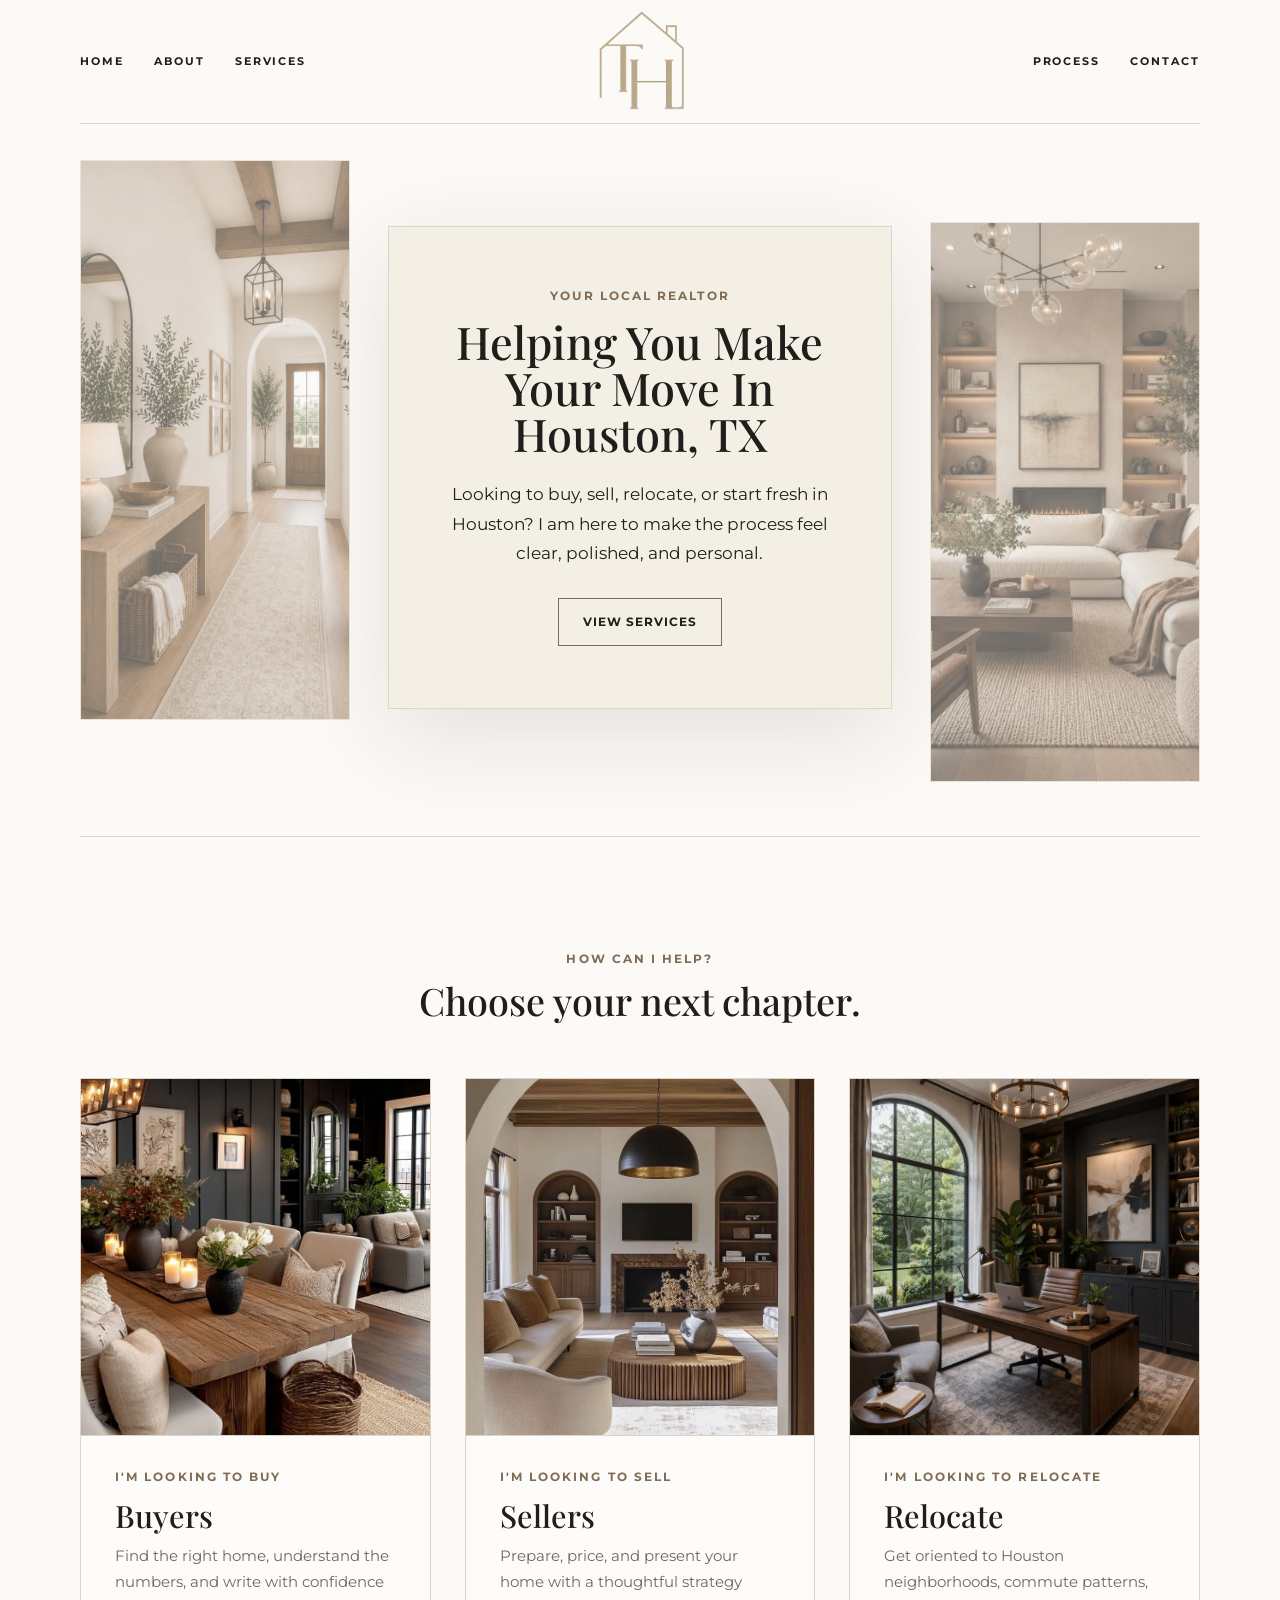
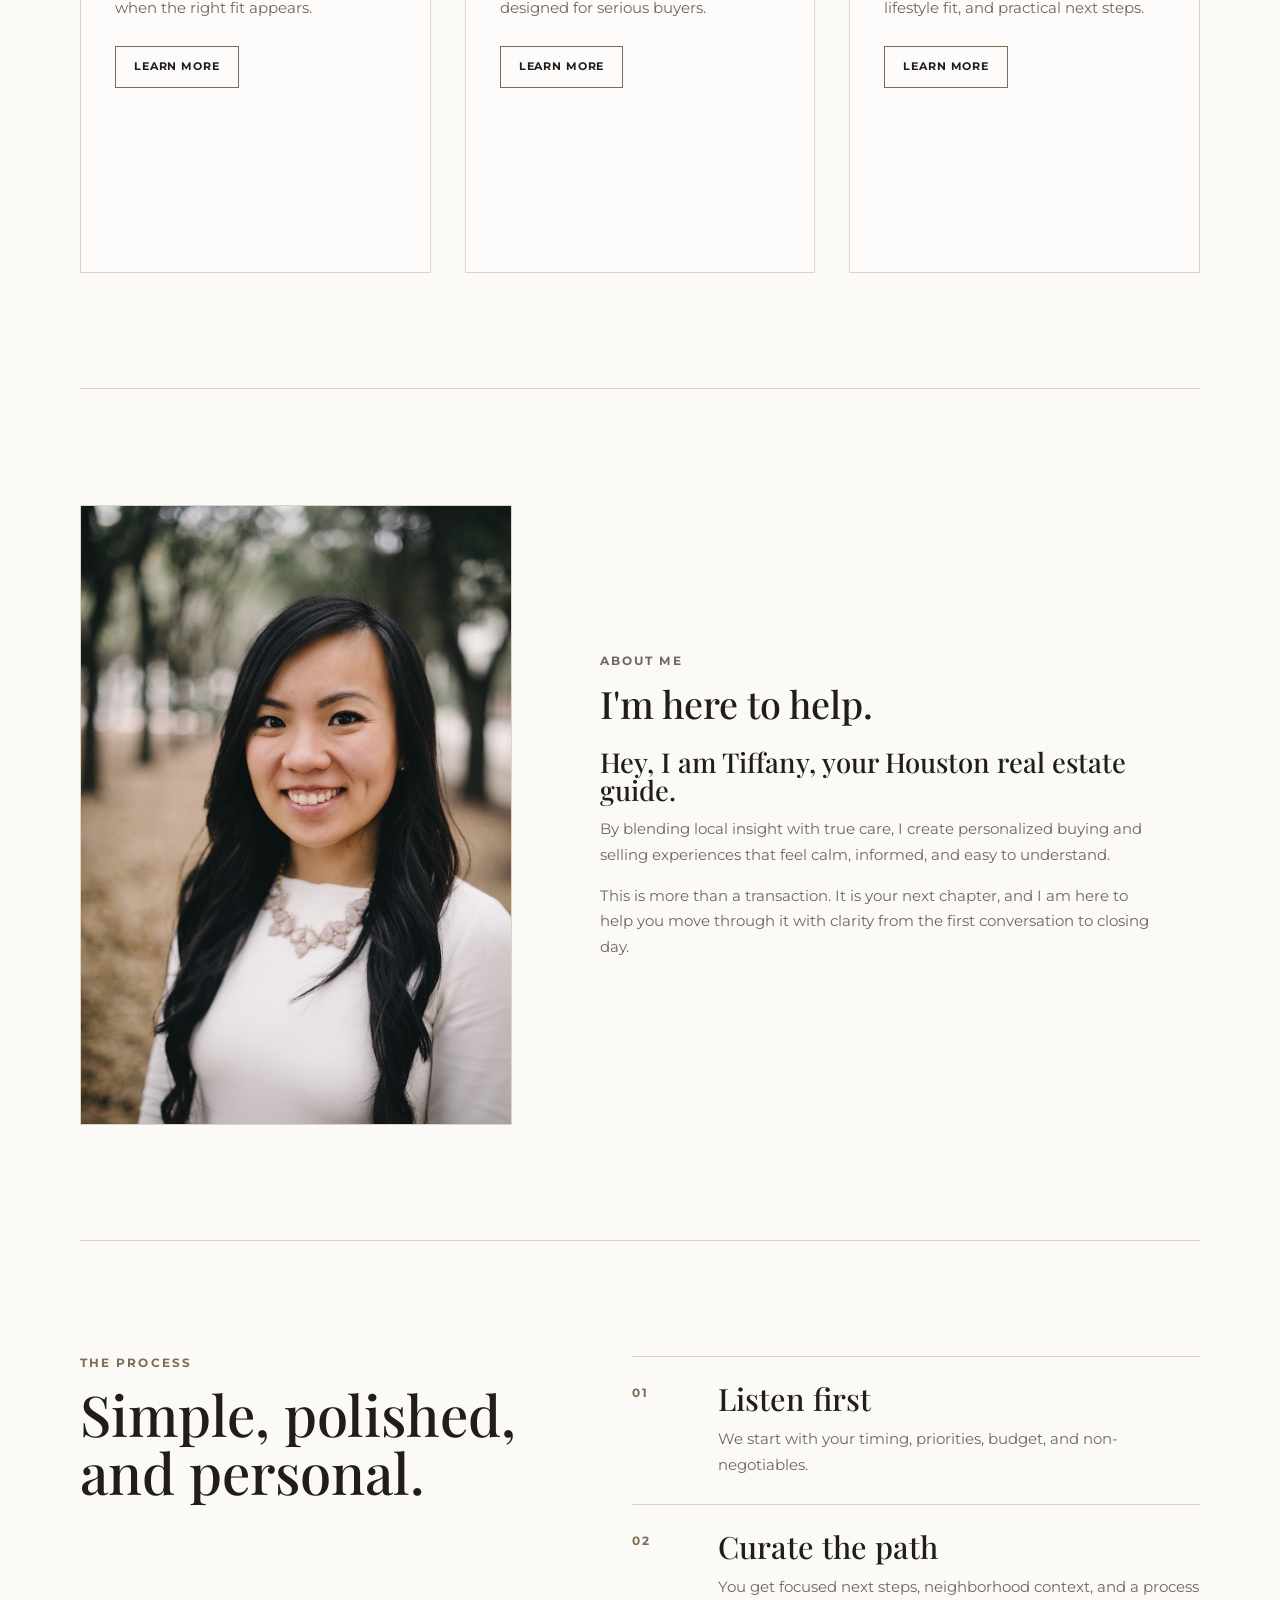
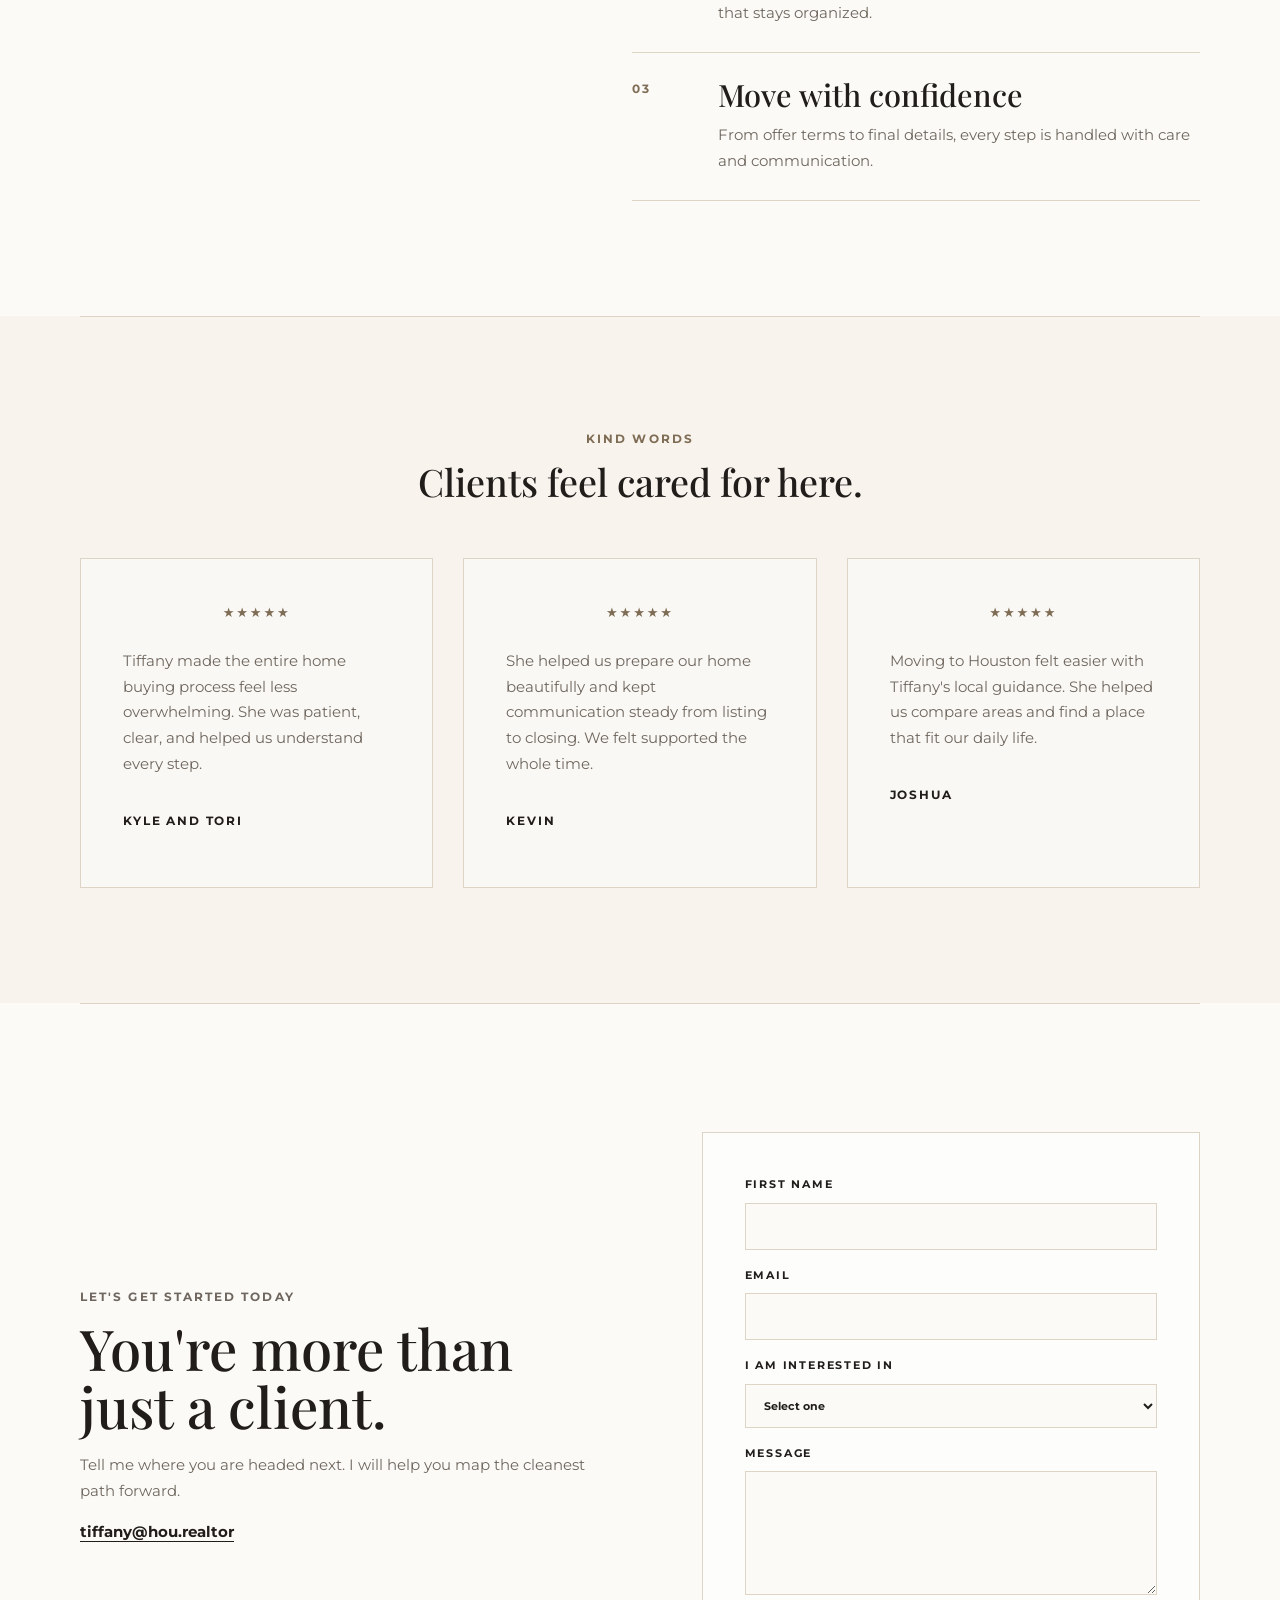
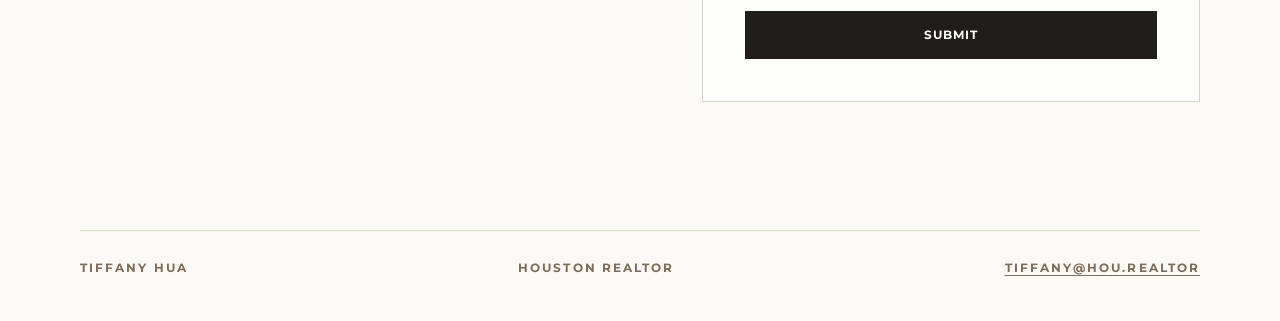
==== index.html @ b00a5bd8 "Update testimonial cards" ====
<!DOCTYPE html>
<html lang="en">
<head>
<meta charset="UTF-8">
<meta name="viewport" content="width=device-width, initial-scale=1.0">
<title>Tiffany Hua | Houston Realtor</title>
<meta name="description" content="Tiffany Hua is a Houston area realtor helping clients buy, sell, relocate, and make confident real estate decisions with a chic, minimal process.">
<link rel="canonical" href="https://hou.realtor/">
<link rel="preconnect" href="https://fonts.googleapis.com">
<link rel="preconnect" href="https://fonts.gstatic.com" crossorigin>
<link href="https://fonts.googleapis.com/css2?family=Montserrat:wght@400;500;600;700&family=Playfair+Display:wght@400;500;600&display=swap" rel="stylesheet">
<link rel="stylesheet" href="styles.css">
<script type="application/ld+json">
{
  "@context": "https://schema.org",
  "@type": "RealEstateAgent",
  "name": "Tiffany Hua",
  "url": "https://hou.realtor/",
  "email": "tiffany@hou.realtor",
  "areaServed": ["Houston, Texas", "Greater Houston", "Texas"],
  "description": "Houston area realtor for buyers, sellers, and relocation clients."
}
</script>
</head>
<body>
<header class="site-header" id="home">
  <nav class="nav nav-left" aria-label="Primary navigation">
    <a href="#home">Home</a>
    <a href="#about">About</a>
    <a href="#services">Services</a>
  </nav>
  <a class="brand" href="#home" aria-label="Tiffany Hua Houston Realtor home">
    <img src="assets/header-logo.png" alt="Tiffany Hua monogram">
  </a>
  <nav class="nav nav-right" aria-label="Secondary navigation">
    <a href="#process">Process</a>
    <a href="#contact">Contact</a>
  </nav>
</header>

<main>
  <section class="hero" aria-labelledby="hero-title">
    <figure class="hero-side hero-side-left">
      <img src="assets/home-entry.jpg" alt="Minimal Houston home entry">
    </figure>
    <div class="hero-card">
      <p class="eyebrow">Your Local Realtor</p>
      <h1 id="hero-title" class="hero-title">Helping You Make Your Move In Houston, TX</h1>
      <p>Looking to buy, sell, relocate, or start fresh in Houston? I am here to make the process feel clear, polished, and personal.</p>
      <a class="button outline" href="#services">View Services</a>
    </div>
    <figure class="hero-side hero-side-right">
      <img src="assets/home-living-room.jpg" alt="Warm Houston living room">
    </figure>
  </section>

  <section id="services" class="section pathways" aria-labelledby="services-title">
    <div class="section-heading centered">
      <p class="eyebrow">How can I help?</p>
      <h2 id="services-title" class="chapter-title">Choose your next chapter.</h2>
    </div>
    <div class="pathway-grid">
      <article class="pathway-card">
        <img src="assets/pathway-buy-flipped.jpg" alt="Bright interior inspiration for buyers">
        <div class="pathway-copy">
          <p class="eyebrow">I'm looking to buy</p>
          <h3>Buyers</h3>
          <p>Find the right home, understand the numbers, and write with confidence when the right fit appears.</p>
          <a class="button small" href="mailto:tiffany@hou.realtor?subject=Buyer%20Inquiry">Learn More</a>
        </div>
      </article>
      <article class="pathway-card">
        <img src="assets/pathway-sell-flipped.jpg" alt="Styled interior inspiration for sellers">
        <div class="pathway-copy">
          <p class="eyebrow">I'm looking to sell</p>
          <h3>Sellers</h3>
          <p>Prepare, price, and present your home with a thoughtful strategy designed for serious buyers.</p>
          <a class="button small" href="mailto:tiffany@hou.realtor?subject=Seller%20Inquiry">Learn More</a>
        </div>
      </article>
      <article class="pathway-card">
        <img src="assets/pathway-relocate.jpg" alt="Welcoming interior inspiration for relocation clients">
        <div class="pathway-copy">
          <p class="eyebrow">I'm looking to relocate</p>
          <h3>Relocate</h3>
          <p>Get oriented to Houston neighborhoods, commute patterns, lifestyle fit, and practical next steps.</p>
          <a class="button small" href="mailto:tiffany@hou.realtor?subject=Relocation%20Inquiry">Learn More</a>
        </div>
      </article>
    </div>
  </section>

  <section id="about" class="section about" aria-labelledby="about-title">
    <figure class="about-photo">
      <img src="assets/tiffany-hua-photo.jpg" alt="Tiffany Hua portrait">
    </figure>
    <div class="about-copy">
      <p class="eyebrow">About me</p>
      <h2 id="about-title" class="help-title">I'm here to help.</h2>
      <h3 class="about-subtitle">Hey, I am Tiffany, your Houston real estate guide.</h3>
      <p>By blending local insight with true care, I create personalized buying and selling experiences that feel calm, informed, and easy to understand.</p>
      <p>This is more than a transaction. It is your next chapter, and I am here to help you move through it with clarity from the first conversation to closing day.</p>
    </div>
  </section>

  <section id="process" class="section process" aria-labelledby="process-title">
    <div class="section-heading">
      <p class="eyebrow">The process</p>
      <h2 id="process-title">Simple, polished, and personal.</h2>
    </div>
    <div class="process-list">
      <article>
        <span>01</span>
        <h3>Listen first</h3>
        <p>We start with your timing, priorities, budget, and non-negotiables.</p>
      </article>
      <article>
        <span>02</span>
        <h3>Curate the path</h3>
        <p>You get focused next steps, neighborhood context, and a process that stays organized.</p>
      </article>
      <article>
        <span>03</span>
        <h3>Move with confidence</h3>
        <p>From offer terms to final details, every step is handled with care and communication.</p>
      </article>
    </div>
  </section>

  <section class="section testimonials" aria-labelledby="testimonials-title">
    <div class="section-heading centered">
      <p class="eyebrow">Kind words</p>
      <h2 id="testimonials-title" class="testimonial-title">Clients feel cared for here.</h2>
    </div>
    <div class="testimonial-grid">
      <article>
        <p class="stars" aria-label="5 out of 5 stars">★★★★★</p>
        <p>Tiffany made the entire home buying process feel less overwhelming. She was patient, clear, and helped us understand every step.</p>
        <span>Kyle and Tori</span>
      </article>
      <article>
        <p class="stars" aria-label="5 out of 5 stars">★★★★★</p>
        <p>She helped us prepare our home beautifully and kept communication steady from listing to closing. We felt supported the whole time.</p>
        <span>Kevin</span>
      </article>
      <article>
        <p class="stars" aria-label="5 out of 5 stars">★★★★★</p>
        <p>Moving to Houston felt easier with Tiffany's local guidance. She helped us compare areas and find a place that fit our daily life.</p>
        <span>Joshua</span>
      </article>
    </div>
  </section>

  <section id="contact" class="closing-cta" aria-labelledby="contact-title">
    <div class="cta-copy">
      <p class="eyebrow">Let's get started today</p>
      <h2 id="contact-title">You're more than just a client.</h2>
      <p>Tell me where you are headed next. I will help you map the cleanest path forward.</p>
      <a href="mailto:tiffany@hou.realtor">tiffany@hou.realtor</a>
    </div>
    <form class="contact-form" action="mailto:tiffany@hou.realtor" method="post" enctype="text/plain">
      <label>
        First Name
        <input type="text" name="first-name" autocomplete="given-name" required>
      </label>
      <label>
        Email
        <input type="email" name="email" autocomplete="email" required>
      </label>
      <label>
        I am interested in
        <select name="interest" required>
          <option value="">Select one</option>
          <option>Buying</option>
          <option>Selling</option>
          <option>Relocating</option>
          <option>Not sure yet</option>
        </select>
      </label>
      <label>
        Message
        <textarea name="message" rows="5" required></textarea>
      </label>
      <button class="button dark" type="submit">Submit</button>
    </form>
  </section>
</main>

<footer class="site-footer">
  <p>Tiffany Hua</p>
  <p>Houston Realtor</p>
  <p><a href="mailto:tiffany@hou.realtor">tiffany@hou.realtor</a></p>
</footer>
</body>
</html>
---- styles.css ----
:root {
  --paper: #fbfaf6;
  --cream: #f4eee5;
  --cream-soft: #f8f3ec;
  --ink: #201d1b;
  --muted: #6f675f;
  --taupe: #a89478;
  --taupe-dark: #7e6c55;
  --line: #ded4c6;
  --white: #ffffff;
  --shadow: 0 26px 90px rgba(54, 44, 34, 0.12);
  --font-serif: "Playfair Display", Georgia, "Times New Roman", serif;
  --font-sans: "Montserrat", ui-sans-serif, system-ui, -apple-system, BlinkMacSystemFont, "Segoe UI", sans-serif;
}

* {
  box-sizing: border-box;
}

html {
  scroll-behavior: smooth;
}

body {
  margin: 0;
  color: var(--ink);
  background: var(--paper);
  font-family: var(--font-sans);
  font-size: 15px;
  line-height: 1.72;
}

a {
  color: inherit;
  text-underline-offset: 0.25em;
}

img {
  max-width: 100%;
}

.site-header,
.hero,
.section,
.closing-cta,
.site-footer {
  width: min(1120px, calc(100% - 40px));
  margin: 0 auto;
}

.site-header {
  min-height: 104px;
  display: grid;
  grid-template-columns: 1fr auto 1fr;
  align-items: center;
  gap: 30px;
  border-bottom: 1px solid var(--line);
}

.brand {
  display: inline-flex;
  align-items: center;
  justify-content: center;
  text-decoration: none;
}

.brand img {
  width: clamp(90px, 10vw, 132px);
  height: auto;
  display: block;
}

.nav {
  display: flex;
  align-items: center;
  gap: clamp(16px, 2.4vw, 30px);
  color: var(--ink);
  font-size: 0.68rem;
  font-weight: 700;
  letter-spacing: 0.18em;
  text-transform: uppercase;
}

.nav-right {
  justify-content: flex-end;
}

.nav a {
  text-decoration: none;
}

.nav a:hover,
.site-footer a:hover {
  color: var(--taupe-dark);
}

.hero {
  min-height: min(690px, calc(100svh - 104px));
  display: grid;
  grid-template-columns: minmax(150px, 0.58fr) minmax(420px, 1.08fr) minmax(150px, 0.58fr);
  align-items: center;
  gap: clamp(18px, 3vw, 38px);
  padding: clamp(42px, 5vw, 70px) 0 clamp(58px, 7vw, 88px);
}

.hero-side {
  height: clamp(390px, 45vw, 560px);
  margin: 0;
  overflow: hidden;
  border: 1px solid var(--line);
  opacity: 0.58;
}

.hero-side-left {
  transform: translateY(-28px);
}

.hero-side-right {
  transform: translateY(34px);
}

.hero-side img,
.pathway-card img,
.about-photo img {
  width: 100%;
  height: 100%;
  display: block;
  object-fit: cover;
}

.hero-side-left img {
  object-position: center center;
}

.hero-side-right img {
  object-position: center center;
}

.hero-card {
  min-height: 400px;
  display: grid;
  align-content: center;
  justify-items: center;
  padding: clamp(34px, 5vw, 62px) clamp(30px, 4.5vw, 58px);
  border: 1px solid var(--line);
  background: rgba(244, 238, 229, 0.94);
  box-shadow: var(--shadow);
  text-align: center;
}

.eyebrow {
  margin: 0 0 14px;
  color: var(--taupe-dark);
  font-size: 0.72rem;
  font-weight: 700;
  letter-spacing: 0.18em;
  line-height: 1.35;
  text-transform: uppercase;
}

h1,
h2,
h3,
p {
  margin-top: 0;
}

h1,
h2,
h3 {
  color: var(--ink);
  font-family: var(--font-serif);
  font-weight: 500;
  letter-spacing: 0;
  line-height: 1.02;
}

h1 {
  max-width: 620px;
  margin-bottom: 22px;
  font-size: clamp(3.2rem, 5.25vw, 5.15rem);
}

.hero-title {
  max-width: 500px;
  font-size: clamp(2.15rem, 3.52vw, 3.45rem);
}

h2 {
  margin-bottom: 18px;
  font-size: clamp(2.35rem, 4.4vw, 4.6rem);
}

.chapter-title,
.help-title,
.testimonial-title {
  font-size: clamp(1.57rem, 2.95vw, 3.08rem);
}

h3 {
  margin-bottom: 12px;
  font-size: clamp(1.45rem, 2.4vw, 2rem);
}

.hero-card p:not(.eyebrow) {
  max-width: 540px;
  margin-bottom: 30px;
  color: var(--ink);
  font-size: clamp(0.98rem, 1.35vw, 1.1rem);
}

.button {
  min-height: 48px;
  display: inline-flex;
  align-items: center;
  justify-content: center;
  padding: 12px 24px;
  border: 1px solid var(--taupe-dark);
  color: var(--ink);
  background: transparent;
  font-family: var(--font-sans);
  font-size: 0.74rem;
  font-weight: 700;
  letter-spacing: 0.08em;
  text-decoration: none;
  text-transform: uppercase;
  transition: background 160ms ease, color 160ms ease, border-color 160ms ease;
}

.button:hover,
.button.dark {
  border-color: var(--ink);
  background: var(--ink);
  color: var(--white);
}

.button.dark:hover {
  background: var(--taupe-dark);
  border-color: var(--taupe-dark);
}

.button.small {
  min-height: 42px;
  padding: 10px 18px;
  font-size: 0.68rem;
}

.section {
  padding: clamp(70px, 9vw, 124px) 0;
  border-top: 1px solid var(--line);
}

.section-heading {
  max-width: 760px;
  margin-bottom: clamp(34px, 5vw, 58px);
}

.section-heading.centered {
  margin-left: auto;
  margin-right: auto;
  text-align: center;
}

.pathway-grid {
  display: grid;
  grid-template-columns: repeat(3, minmax(0, 1fr));
  gap: clamp(20px, 3vw, 34px);
}

.pathway-card {
  display: grid;
  grid-template-rows: minmax(260px, 0.82fr) 1fr;
  border: 1px solid var(--line);
  background: rgba(255, 255, 255, 0.52);
}

.pathway-card img {
  aspect-ratio: 4 / 5;
  border-bottom: 1px solid var(--line);
}

.pathway-copy {
  display: grid;
  align-content: start;
  padding: clamp(24px, 3vw, 34px);
}

.pathway-copy p:not(.eyebrow),
.about-copy p,
.process-list p,
.testimonial-grid article p:not(.stars),
.cta-copy p {
  color: var(--muted);
}

.pathway-copy .button {
  justify-self: start;
  margin-top: 10px;
}

.about {
  display: grid;
  grid-template-columns: minmax(260px, 0.72fr) minmax(0, 1fr);
  align-items: center;
  gap: clamp(34px, 7vw, 88px);
}

.about-photo {
  height: min(72vw, 620px);
  min-height: 460px;
  margin: 0;
  overflow: hidden;
  border: 1px solid var(--line);
  background: var(--cream);
}

.about-photo img {
  object-position: center top;
  filter: saturate(0.92) contrast(0.98) brightness(1.04);
}

.about-copy {
  max-width: 620px;
}

.about-copy h2 {
  margin-bottom: 26px;
}

.about-copy h3 {
  font-size: clamp(2rem, 3.2vw, 3.35rem);
}

.about-copy .about-subtitle {
  font-size: clamp(1.34rem, 2.14vw, 2.24rem);
}

.about-copy p {
  max-width: 560px;
}

.process {
  display: grid;
  grid-template-columns: minmax(0, 0.82fr) minmax(0, 1fr);
  gap: clamp(32px, 7vw, 86px);
}

.process-list {
  border-top: 1px solid var(--line);
}

.process-list article {
  display: grid;
  grid-template-columns: 64px 1fr;
  column-gap: 22px;
  padding: 26px 0;
  border-bottom: 1px solid var(--line);
}

.process-list span {
  color: var(--taupe-dark);
  font-size: 0.74rem;
  font-weight: 700;
  letter-spacing: 0.18em;
}

.process-list h3,
.process-list p {
  grid-column: 2;
}

.process-list p {
  margin-bottom: 0;
}

.testimonials {
  background: var(--cream-soft);
  box-shadow: 50vw 0 0 var(--cream-soft), -50vw 0 0 var(--cream-soft);
}

.testimonial-grid {
  display: grid;
  grid-template-columns: repeat(3, minmax(0, 1fr));
  gap: clamp(20px, 3vw, 30px);
}

.testimonial-grid article {
  min-height: 330px;
  display: grid;
  align-content: start;
  padding: clamp(28px, 4vw, 42px);
  border: 1px solid var(--line);
  background: rgba(251, 250, 246, 0.86);
}

.stars {
  margin-bottom: 24px;
  color: var(--taupe-dark);
  font-size: 0.82rem;
  letter-spacing: 0.14em;
  text-align: center;
}

.testimonial-grid article span {
  margin-top: 20px;
  color: var(--ink);
  font-size: 0.72rem;
  font-weight: 700;
  letter-spacing: 0.16em;
  text-transform: uppercase;
}

.closing-cta {
  display: grid;
  grid-template-columns: minmax(0, 0.86fr) minmax(320px, 0.8fr);
  gap: clamp(34px, 7vw, 86px);
  padding: clamp(74px, 10vw, 130px) 0;
  border-top: 1px solid var(--line);
}

.cta-copy {
  align-self: center;
}

.cta-copy h2,
.cta-copy p {
  max-width: 680px;
}

.cta-copy a {
  color: var(--ink);
  font-weight: 700;
}

.contact-form {
  display: grid;
  gap: 16px;
  padding: clamp(26px, 4vw, 42px);
  border: 1px solid var(--line);
  background: rgba(255, 255, 255, 0.48);
}

.contact-form label {
  display: grid;
  gap: 8px;
  color: var(--ink);
  font-size: 0.7rem;
  font-weight: 700;
  letter-spacing: 0.16em;
  text-transform: uppercase;
}

.contact-form input,
.contact-form select,
.contact-form textarea {
  width: 100%;
  border: 1px solid var(--line);
  border-radius: 0;
  background: rgba(251, 250, 246, 0.86);
  color: var(--ink);
  font: inherit;
  letter-spacing: 0;
  padding: 13px 14px;
  text-transform: none;
}

.contact-form textarea {
  resize: vertical;
}

.site-footer {
  display: flex;
  justify-content: space-between;
  gap: 20px;
  padding: 30px 0 44px;
  border-top: 1px solid var(--line);
  color: var(--taupe-dark);
  font-size: 0.72rem;
  font-weight: 700;
  letter-spacing: 0.18em;
  line-height: 1.35;
  text-transform: uppercase;
}

.site-footer p {
  margin: 0;
}

@media (max-width: 960px) {
  .site-header {
    min-height: auto;
    display: flex;
    align-items: flex-start;
    flex-direction: column;
    padding: 18px 0;
  }

  .brand {
    order: -1;
  }

  .brand img {
    width: clamp(86px, 28vw, 118px);
  }

  .nav {
    width: 100%;
    flex-wrap: wrap;
    gap: 16px;
  }

  .nav-right {
    justify-content: flex-start;
  }

  .hero {
    min-height: auto;
    grid-template-columns: 1fr;
    gap: 18px;
    padding-top: 38px;
  }

  .hero-card {
    order: 1;
    min-height: auto;
  }

  .hero-side {
    height: auto;
    min-height: 260px;
    opacity: 0.76;
    transform: none;
  }

  .hero-side-left {
    order: 2;
  }

  .hero-side-right {
    order: 3;
  }

  .pathway-grid,
  .testimonial-grid,
  .about,
  .process,
  .closing-cta {
    grid-template-columns: 1fr;
  }

  .about-photo {
    height: auto;
    min-height: 0;
  }

  .about-photo img {
    aspect-ratio: 4 / 5;
  }
}

@media (max-width: 560px) {
  .site-header,
  .hero,
  .section,
  .closing-cta,
  .site-footer {
    width: min(100% - 28px, 1120px);
  }

  body {
    font-size: 14px;
  }

  .nav {
    font-size: 0.64rem;
    letter-spacing: 0.14em;
  }

  h1 {
    font-size: clamp(2.8rem, 14vw, 4.2rem);
  }

  .hero-title {
    font-size: clamp(1.88rem, 9.38vw, 2.81rem);
  }

  h2 {
    font-size: clamp(2rem, 11vw, 3.2rem);
  }

  .chapter-title,
  .help-title,
  .testimonial-title {
    font-size: clamp(1.34rem, 7.37vw, 2.14rem);
  }

  .about-copy .about-subtitle {
    font-size: clamp(1.34rem, 7.15vw, 2.14rem);
  }

  .hero-card {
    padding: 32px 24px;
  }

  .button {
    width: 100%;
  }

  .pathway-card {
    grid-template-rows: auto 1fr;
  }

  .process-list article {
    grid-template-columns: 44px 1fr;
    column-gap: 16px;
  }

  .site-footer {
    flex-direction: column;
  }
}
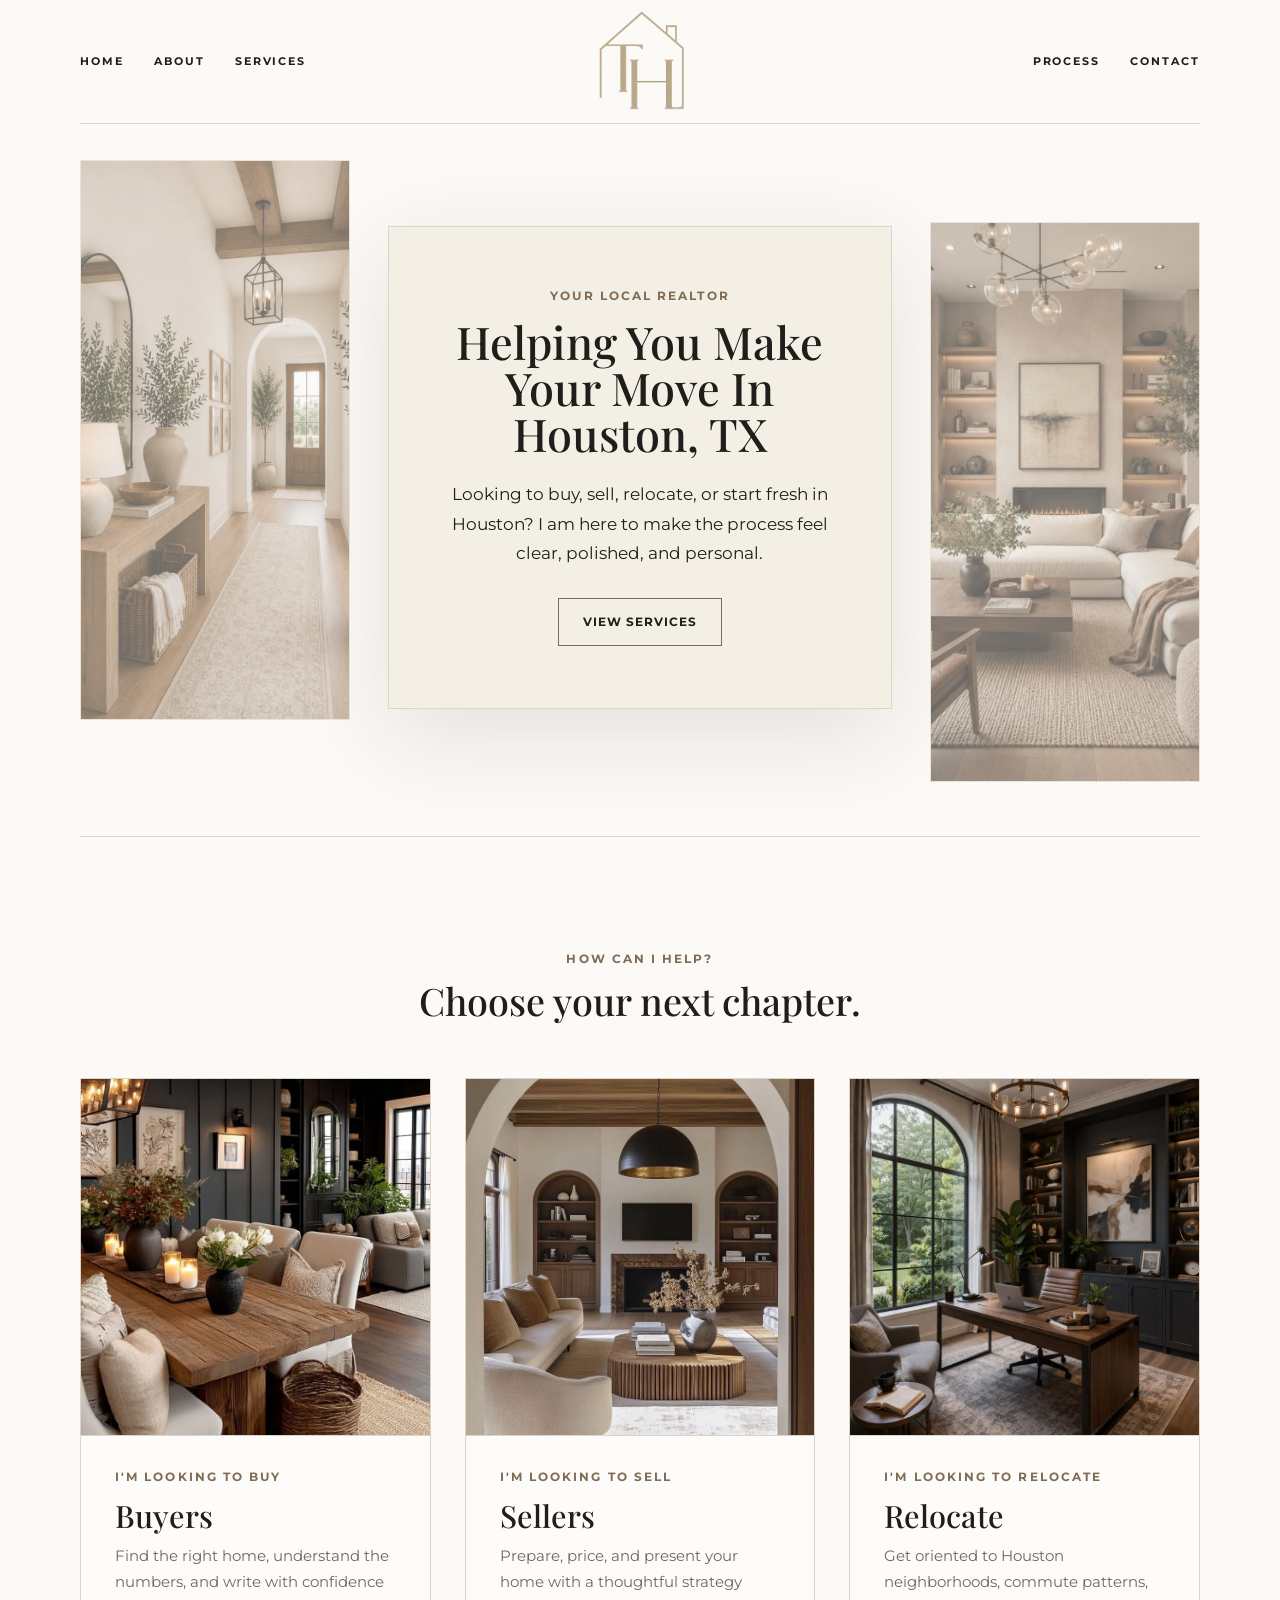
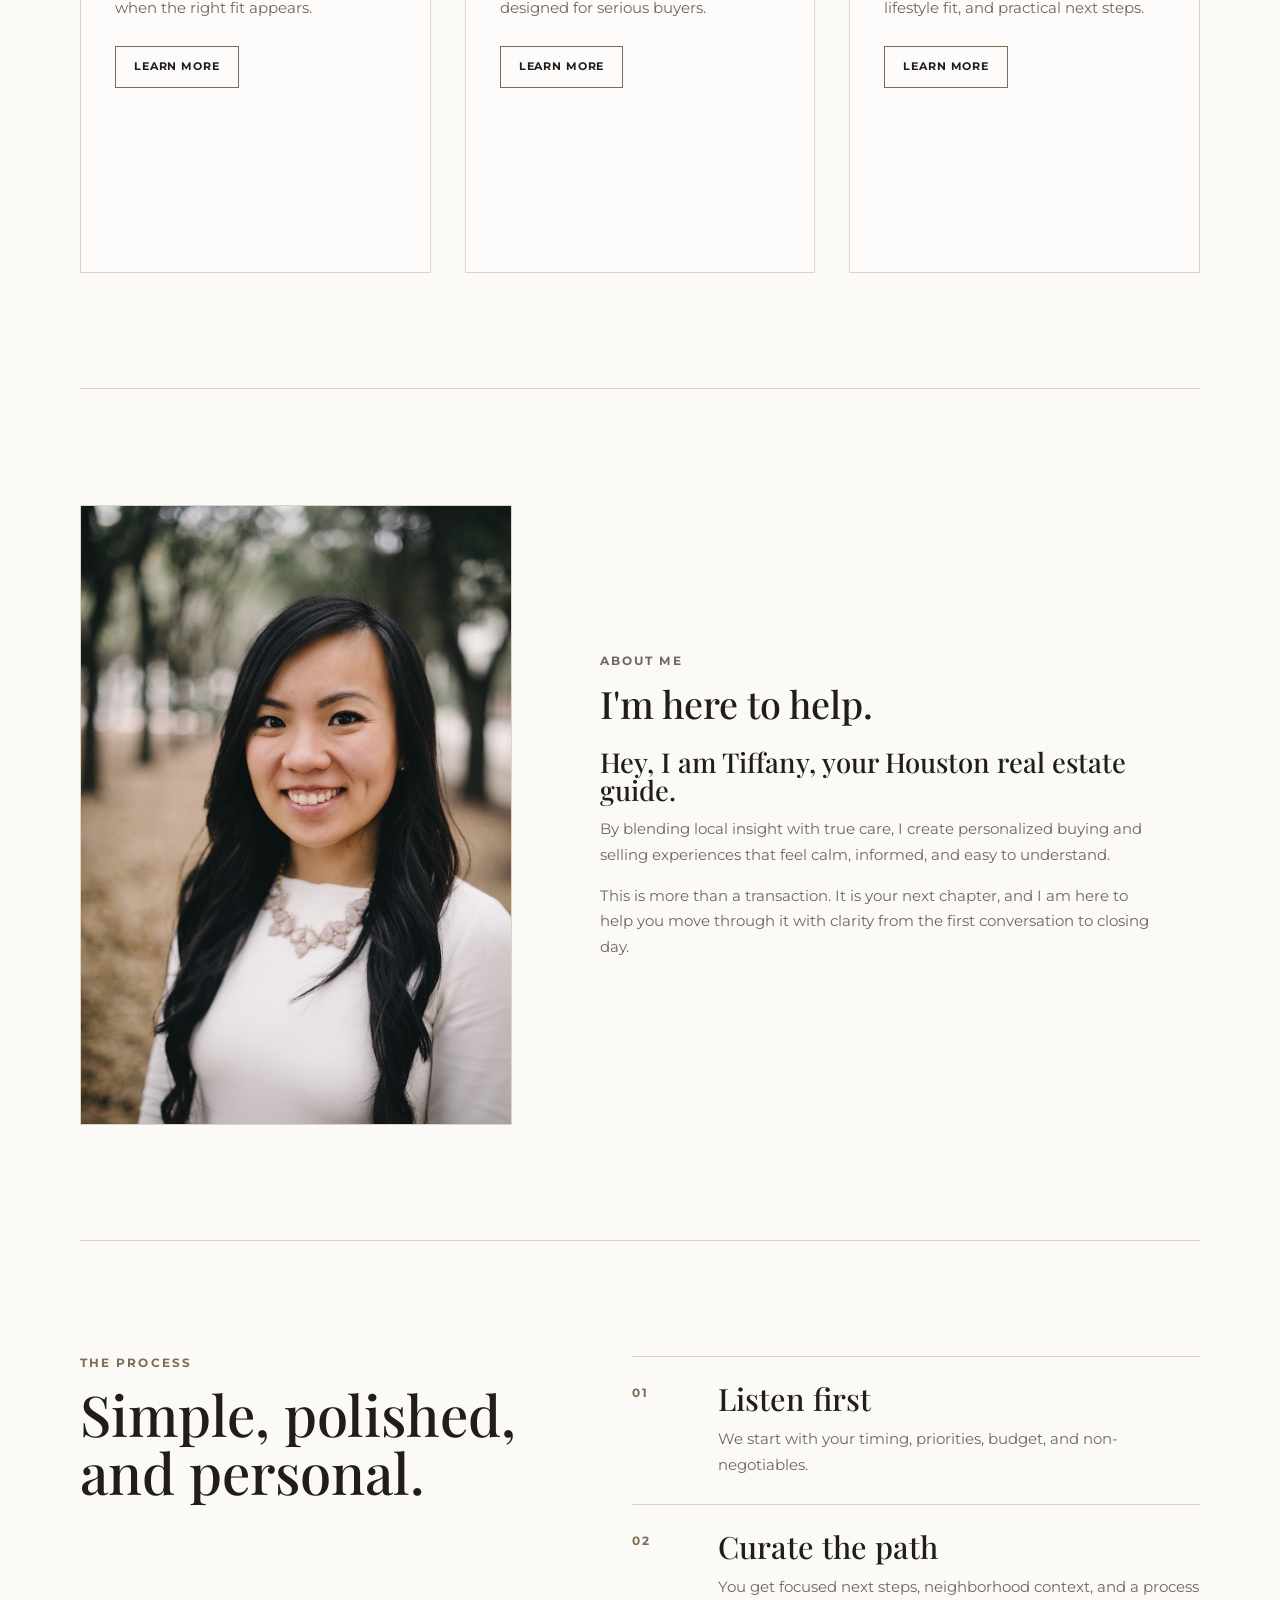
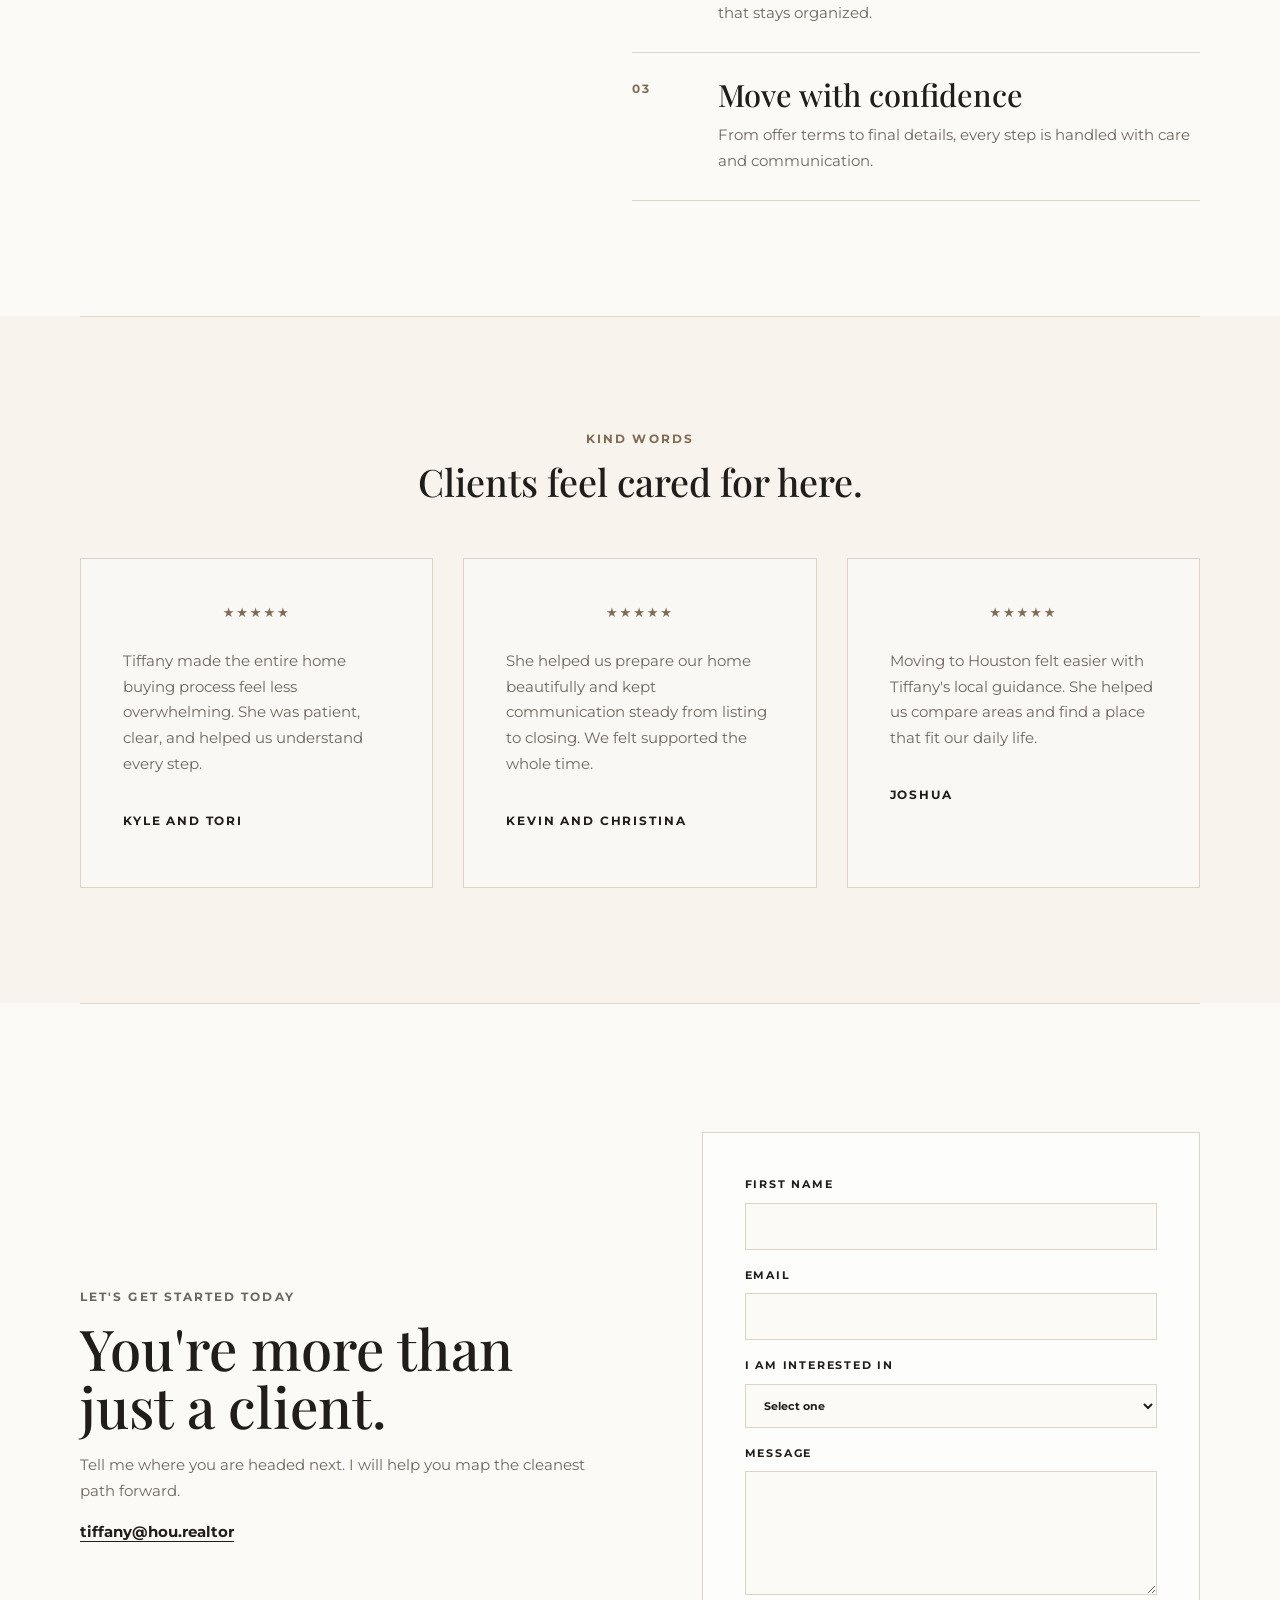
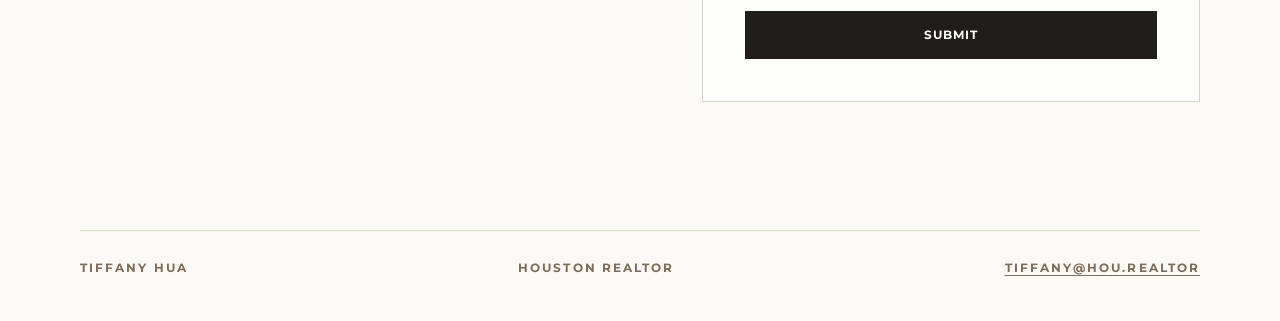
==== commit e1e80e89: "Update testimonial reviewer name" ====
--- a/index.html
+++ b/index.html
@@ -141,7 +141,7 @@
       <article>
         <p class="stars" aria-label="5 out of 5 stars">★★★★★</p>
         <p>She helped us prepare our home beautifully and kept communication steady from listing to closing. We felt supported the whole time.</p>
-        <span>Kevin</span>
+        <span>Kevin and Christina</span>
       </article>
       <article>
         <p class="stars" aria-label="5 out of 5 stars">★★★★★</p>
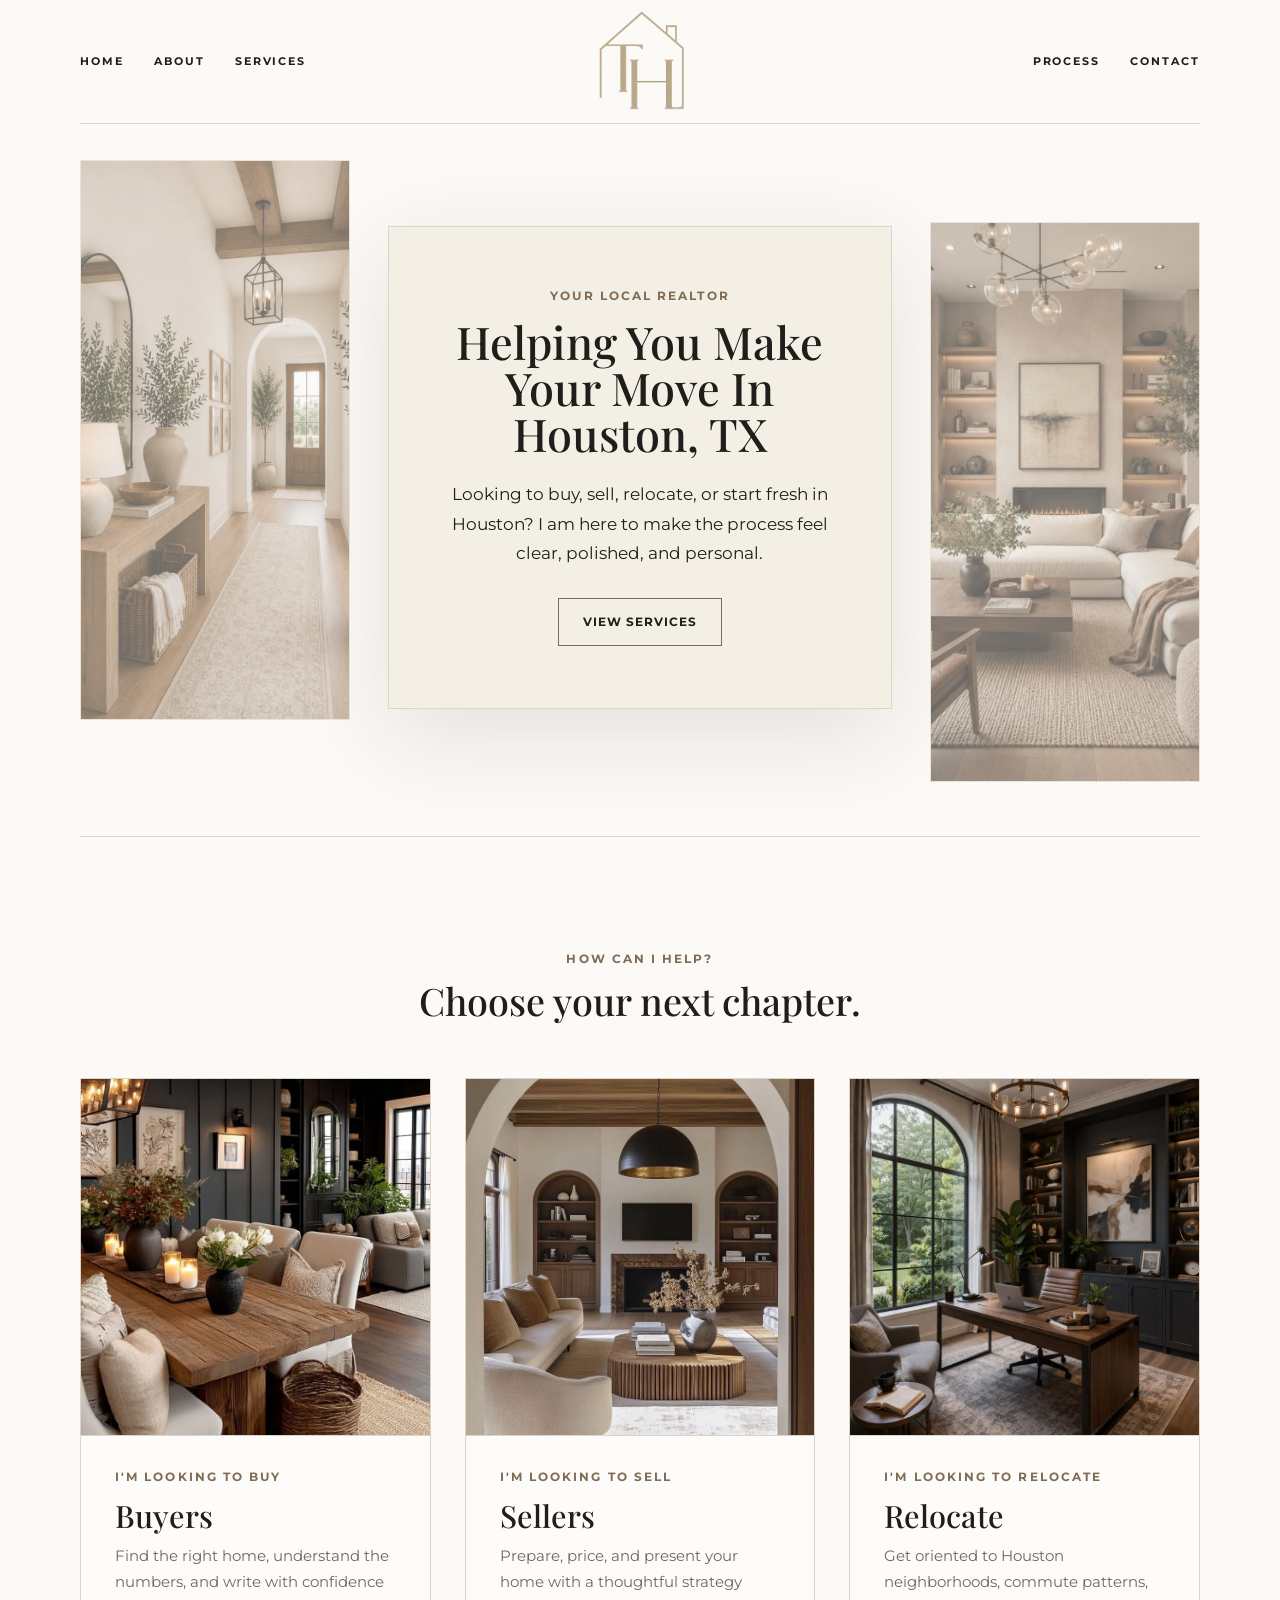
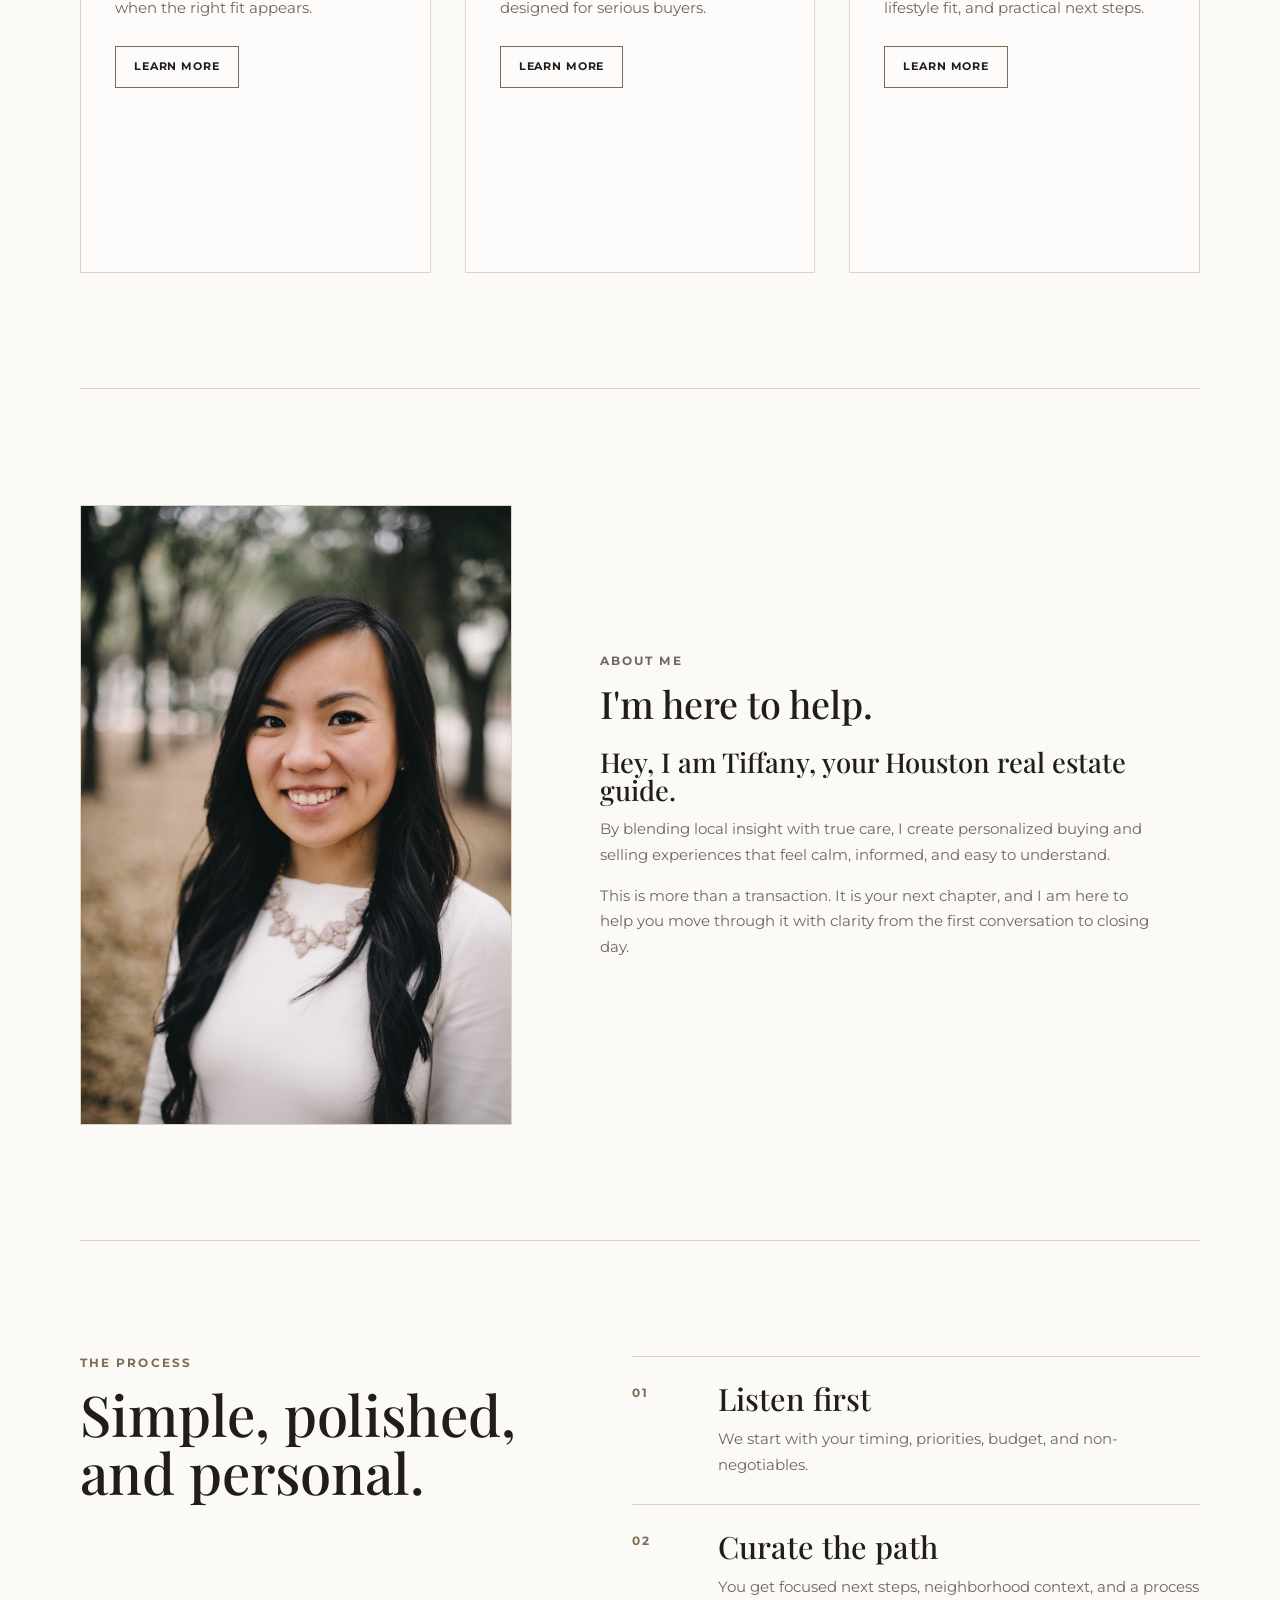
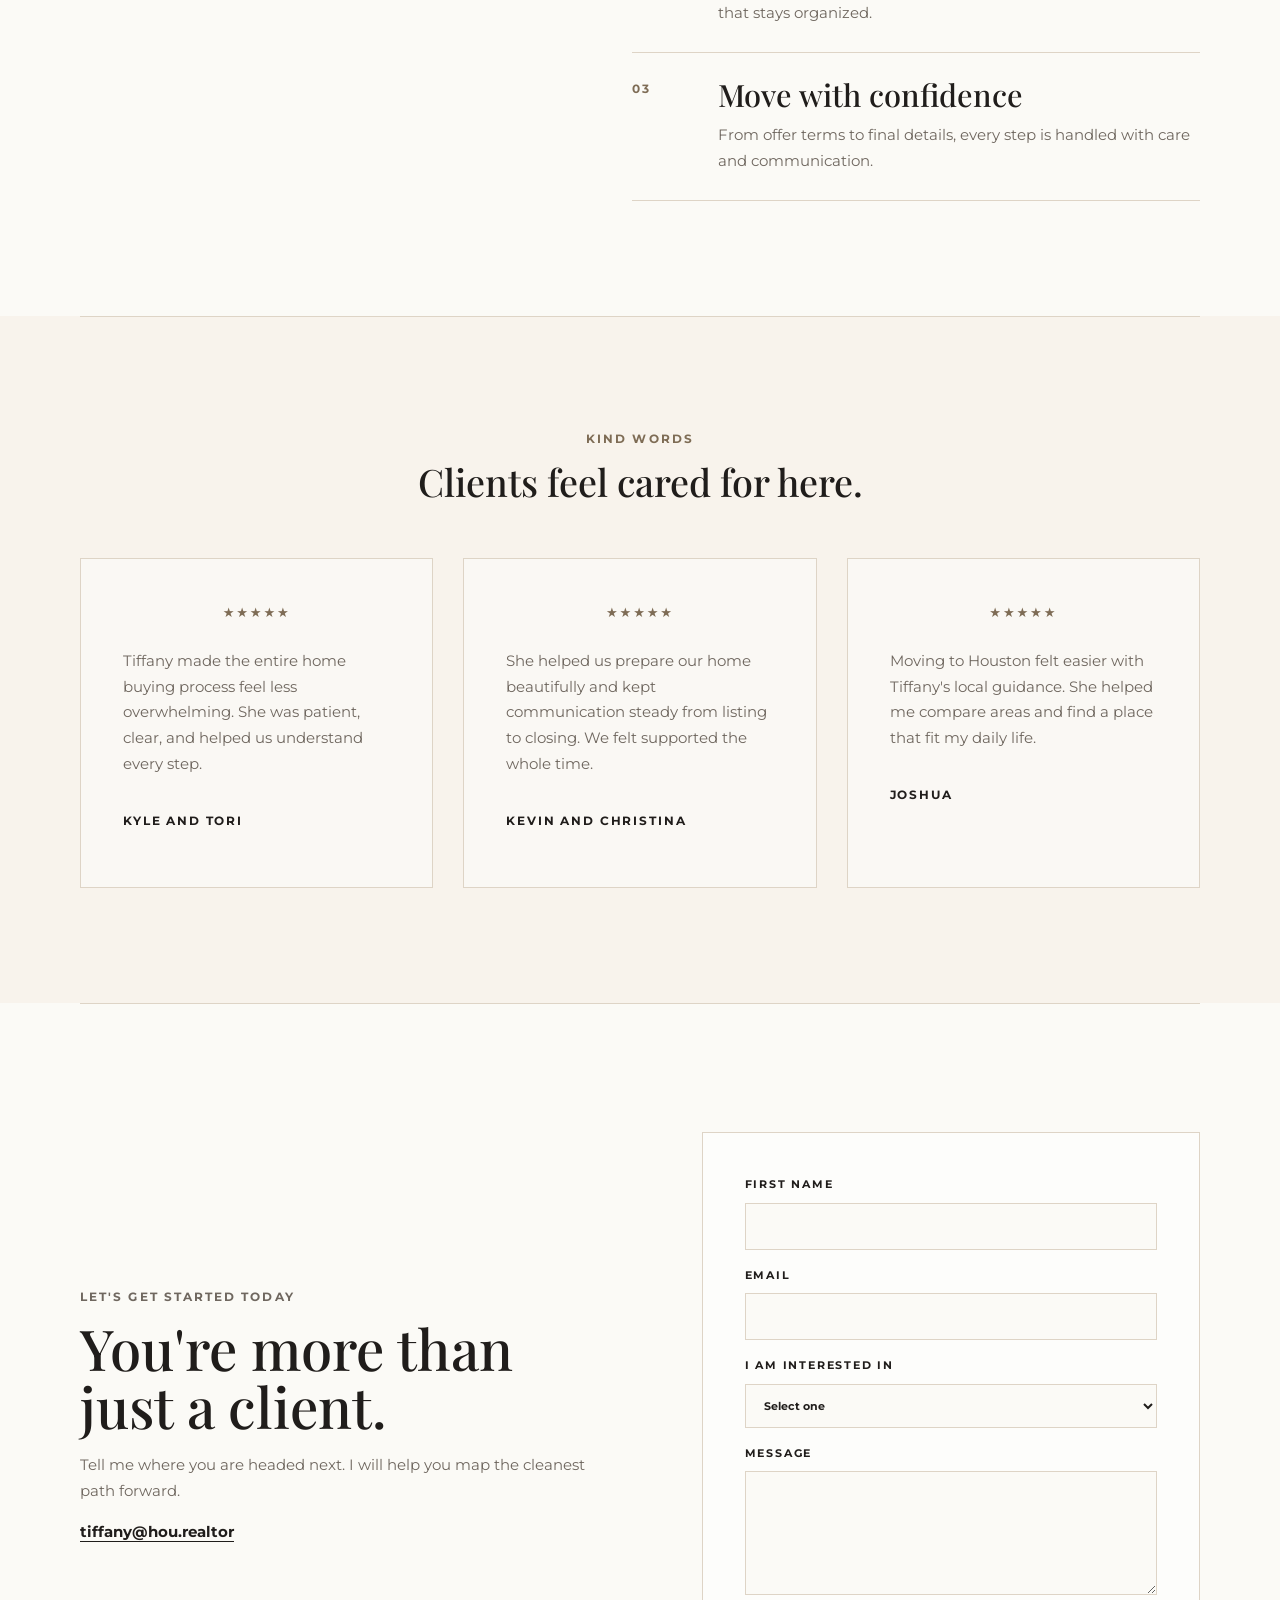
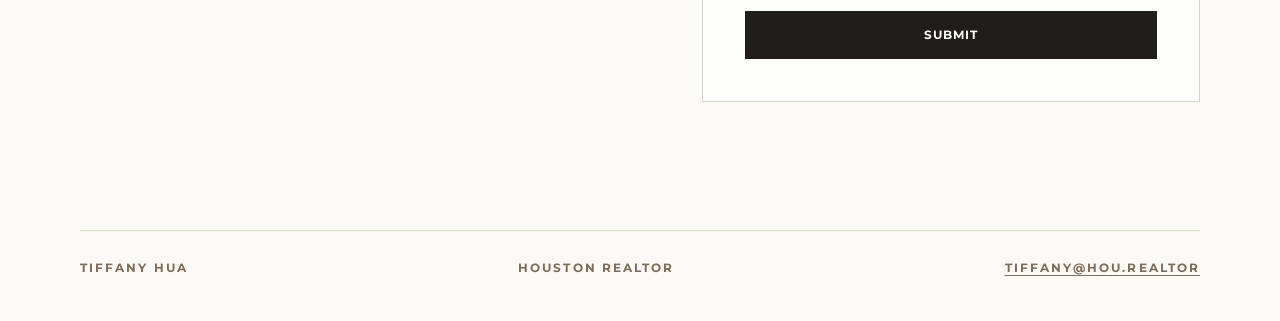
==== commit 6160c822: "Improve mobile layout and testimonial copy" ====
--- a/index.html
+++ b/index.html
@@ -145,7 +145,7 @@
       </article>
       <article>
         <p class="stars" aria-label="5 out of 5 stars">★★★★★</p>
-        <p>Moving to Houston felt easier with Tiffany's local guidance. She helped us compare areas and find a place that fit our daily life.</p>
+        <p>Moving to Houston felt easier with Tiffany's local guidance. She helped me compare areas and find a place that fit my daily life.</p>
         <span>Joshua</span>
       </article>
     </div>
--- a/styles.css
+++ b/styles.css
@@ -28,6 +28,7 @@
   font-family: var(--font-sans);
   font-size: 15px;
   line-height: 1.72;
+  overflow-x: hidden;
 }
 
 a {
@@ -484,13 +485,14 @@
 
 .site-footer p {
   margin: 0;
+  overflow-wrap: anywhere;
 }
 
 @media (max-width: 960px) {
   .site-header {
     min-height: auto;
     display: flex;
-    align-items: flex-start;
+    align-items: center;
     flex-direction: column;
     padding: 18px 0;
   }
@@ -506,11 +508,12 @@
   .nav {
     width: 100%;
     flex-wrap: wrap;
+    justify-content: center;
     gap: 16px;
   }
 
   .nav-right {
-    justify-content: flex-start;
+    justify-content: center;
   }
 
   .hero {
@@ -528,6 +531,7 @@
   .hero-side {
     height: auto;
     min-height: 260px;
+    aspect-ratio: 4 / 3;
     opacity: 0.76;
     transform: none;
   }
@@ -555,6 +559,10 @@
 
   .about-photo img {
     aspect-ratio: 4 / 5;
+  }
+
+  .testimonial-grid article {
+    min-height: auto;
   }
 }
 
@@ -569,11 +577,13 @@
 
   body {
     font-size: 14px;
+    line-height: 1.65;
   }
 
   .nav {
     font-size: 0.64rem;
     letter-spacing: 0.14em;
+    row-gap: 12px;
   }
 
   h1 {
@@ -602,6 +612,26 @@
     padding: 32px 24px;
   }
 
+  .hero {
+    padding-top: 26px;
+    padding-bottom: 56px;
+  }
+
+  .hero-side {
+    min-height: 0;
+    aspect-ratio: 4 / 5;
+  }
+
+  .section {
+    padding: 56px 0;
+  }
+
+  .pathway-copy,
+  .testimonial-grid article,
+  .contact-form {
+    padding: 24px;
+  }
+
   .button {
     width: 100%;
   }
@@ -613,9 +643,13 @@
   .process-list article {
     grid-template-columns: 44px 1fr;
     column-gap: 16px;
+    padding: 22px 0;
   }
 
   .site-footer {
     flex-direction: column;
-  }
-}
+    gap: 10px;
+    font-size: 0.66rem;
+    letter-spacing: 0.12em;
+  }
+}
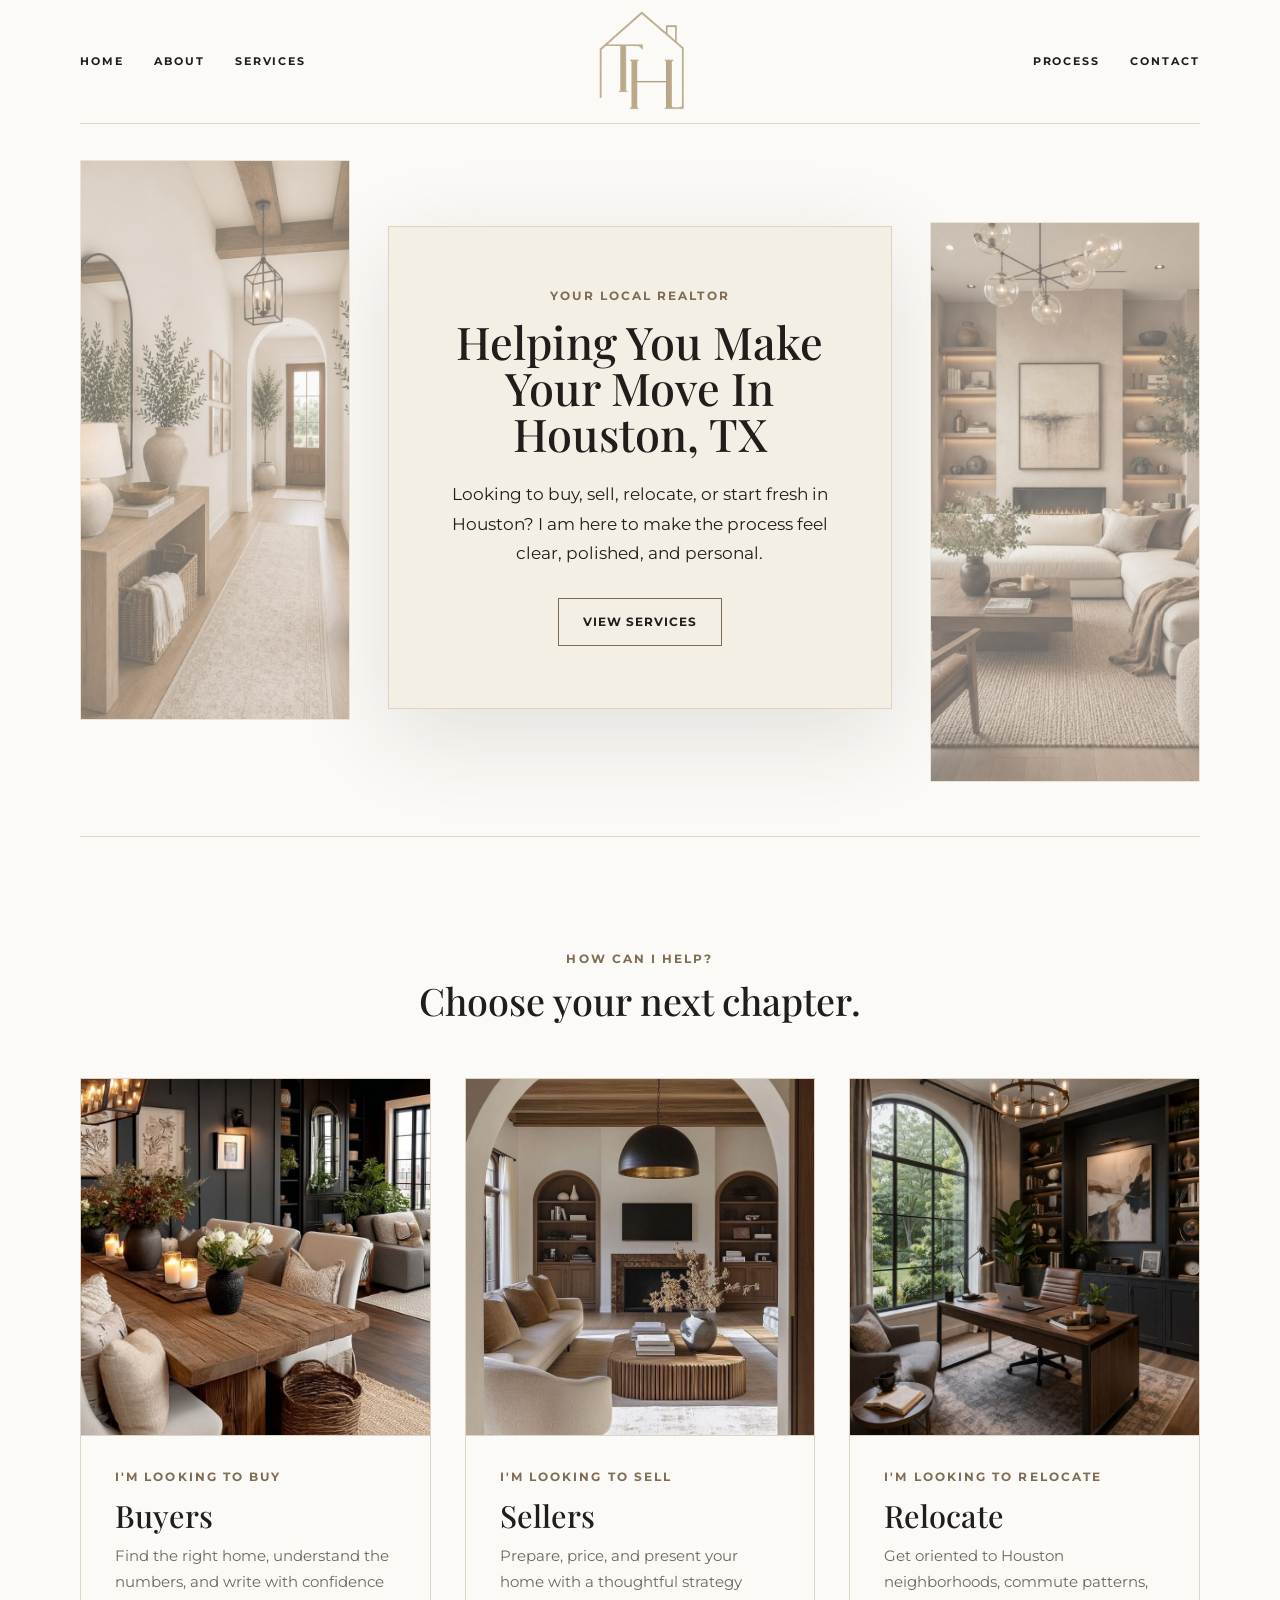
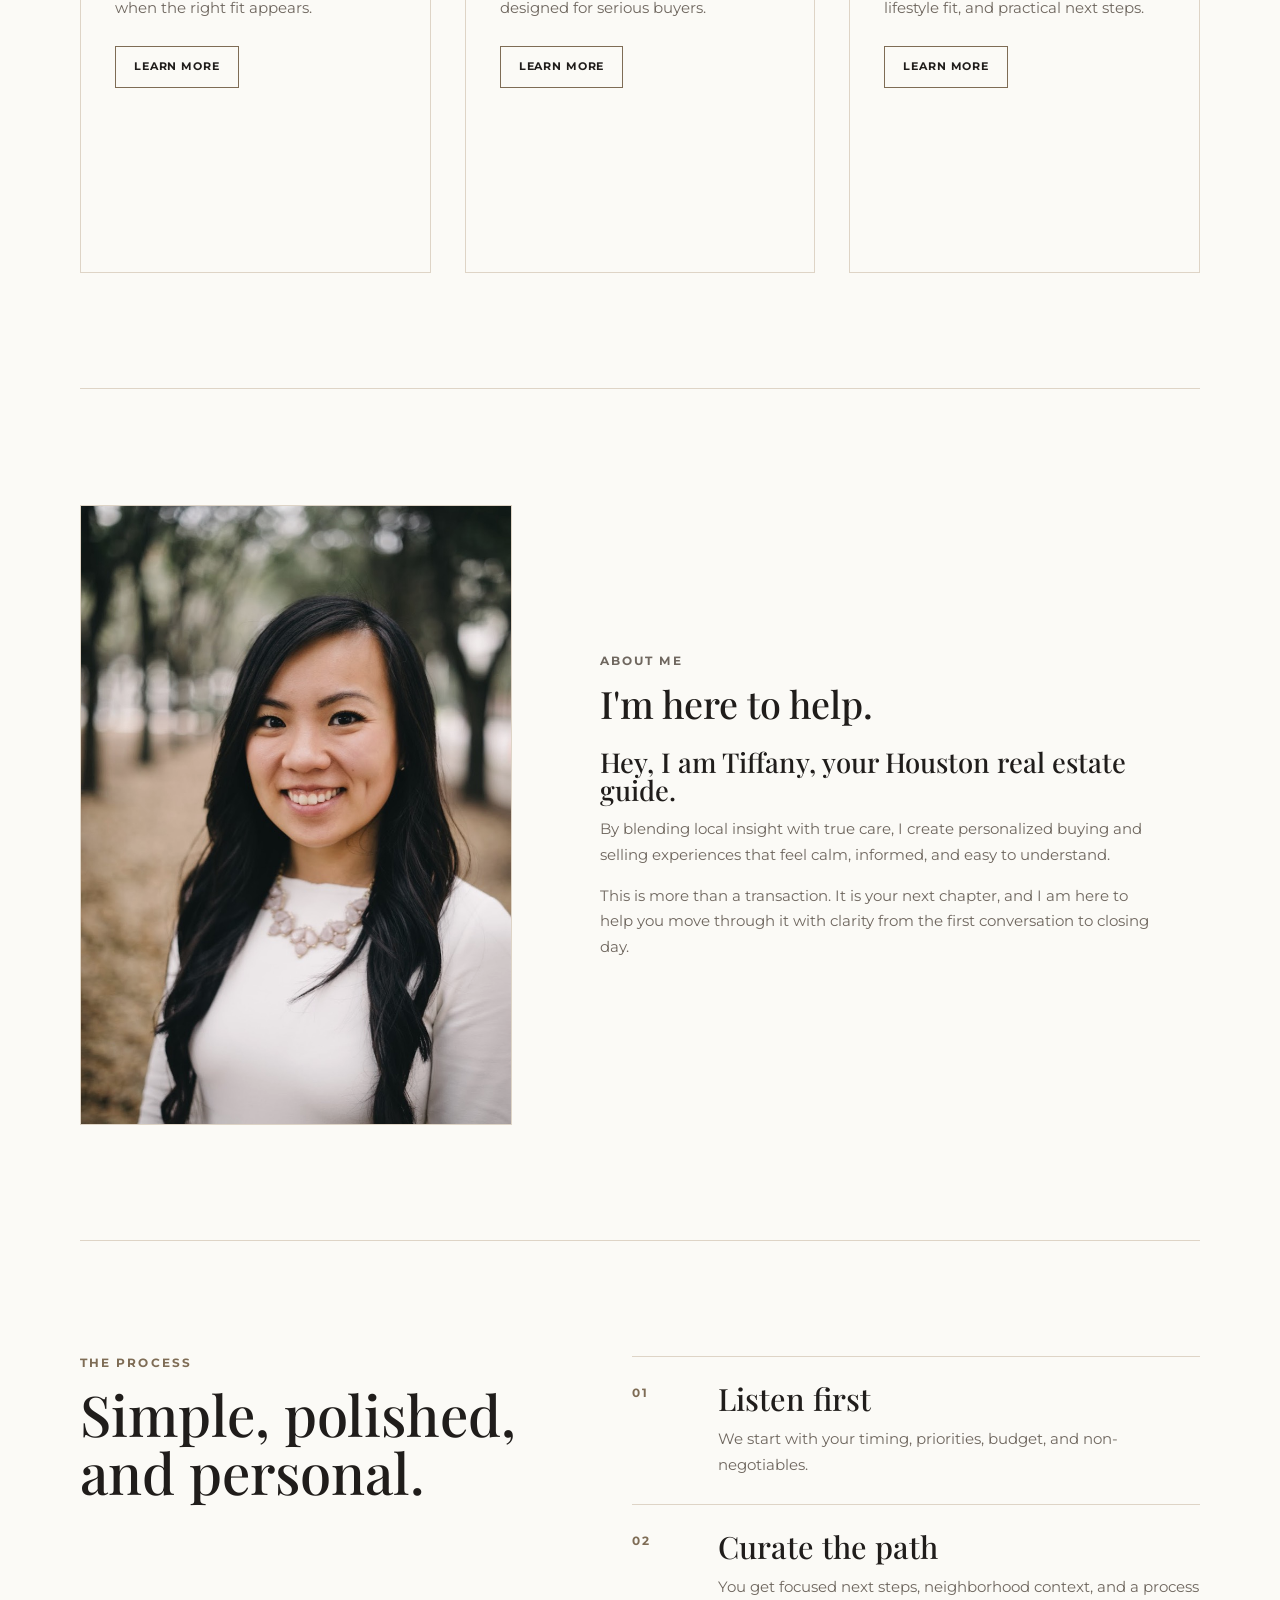
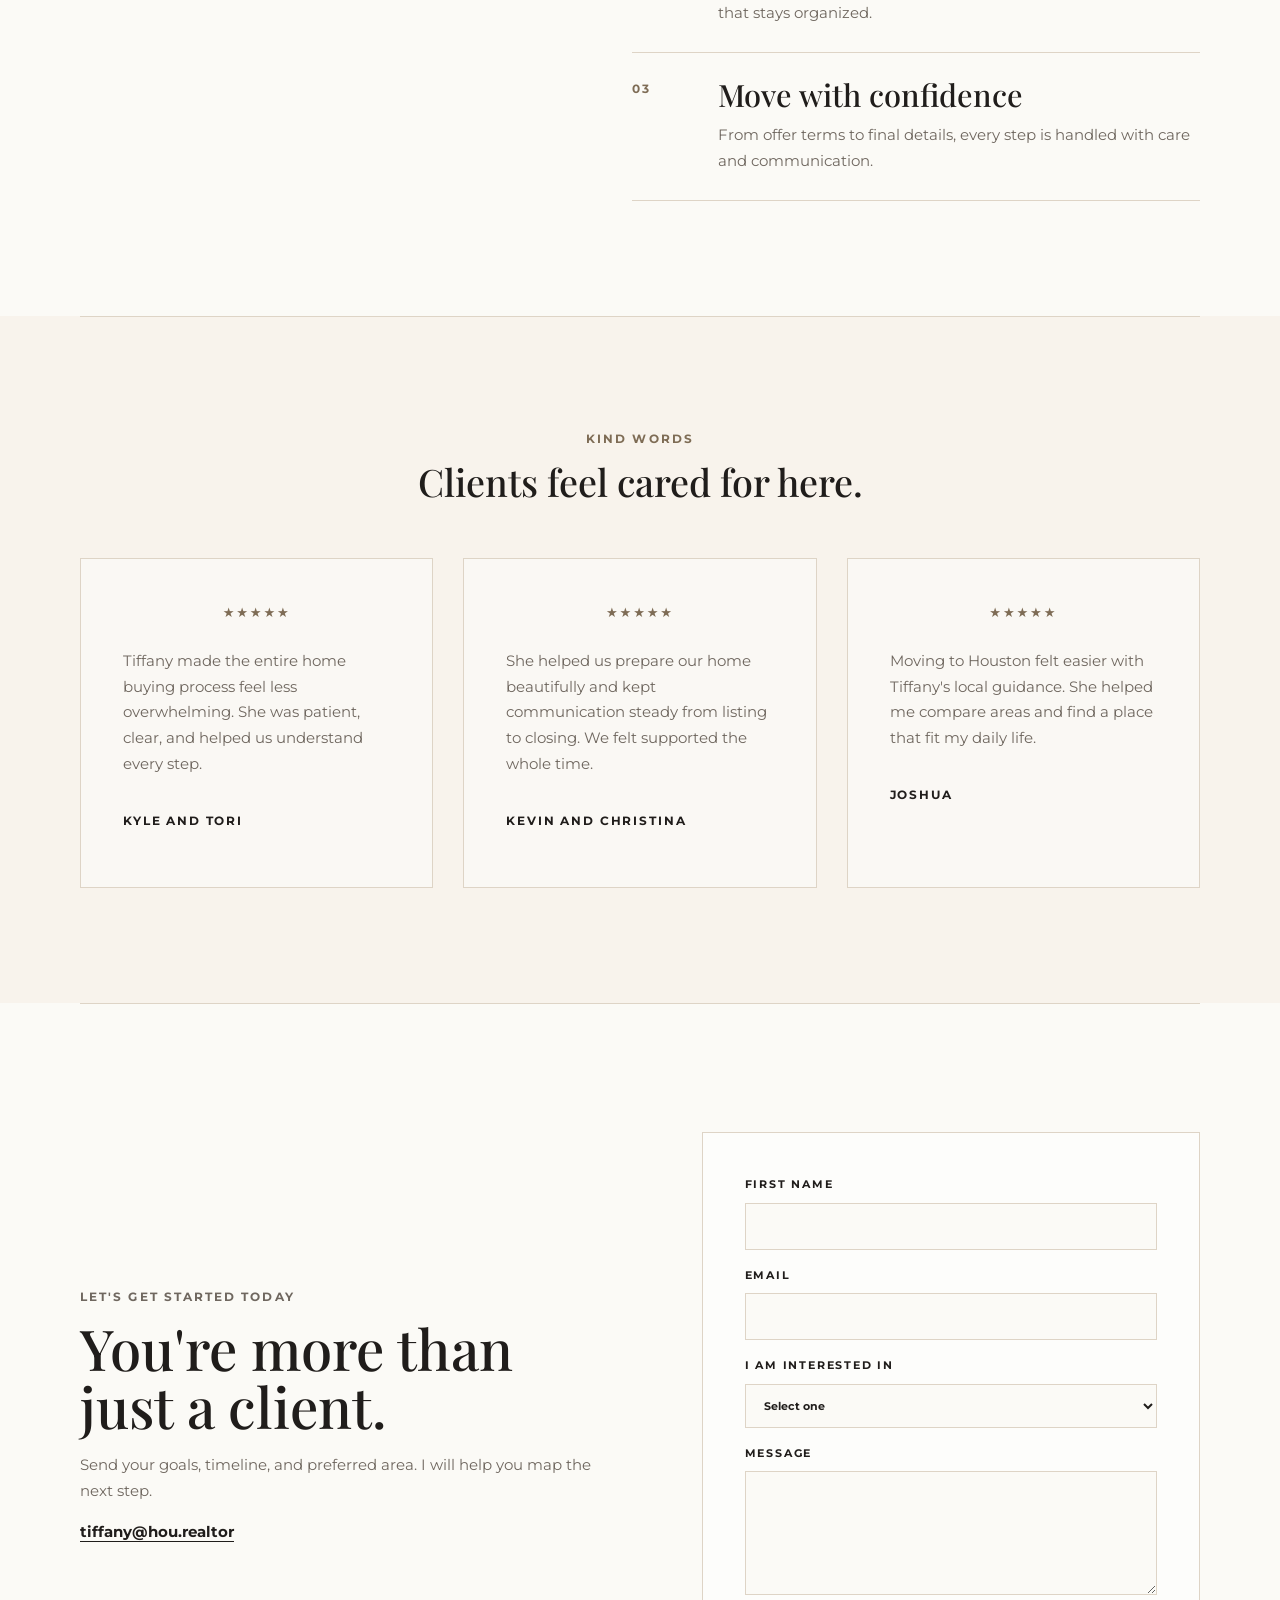
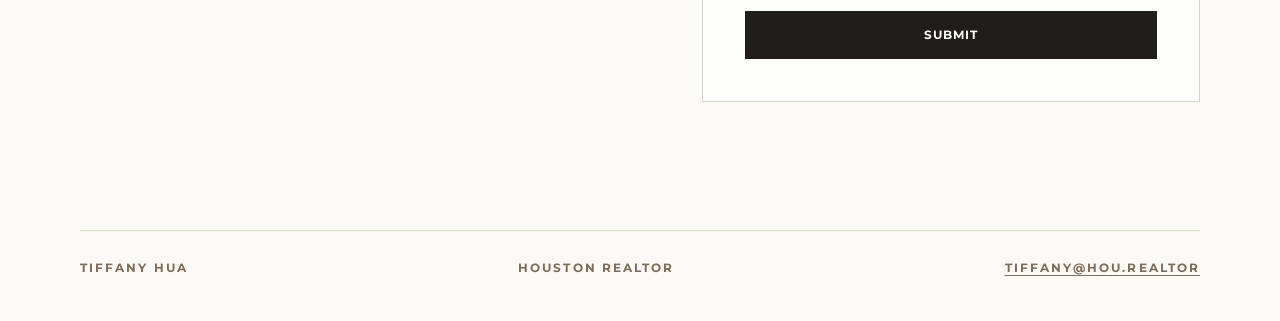
==== commit 2c2f6d11: "Update CTA copy and pathway card backgrounds" ====
--- a/index.html
+++ b/index.html
@@ -155,7 +155,7 @@
     <div class="cta-copy">
       <p class="eyebrow">Let's get started today</p>
       <h2 id="contact-title">You're more than just a client.</h2>
-      <p>Tell me where you are headed next. I will help you map the cleanest path forward.</p>
+      <p>Send your goals, timeline, and preferred area. I will help you map the next step.</p>
       <a href="mailto:tiffany@hou.realtor">tiffany@hou.realtor</a>
     </div>
     <form class="contact-form" action="mailto:tiffany@hou.realtor" method="post" enctype="text/plain">
--- a/styles.css
+++ b/styles.css
@@ -272,7 +272,7 @@
   display: grid;
   grid-template-rows: minmax(260px, 0.82fr) 1fr;
   border: 1px solid var(--line);
-  background: rgba(255, 255, 255, 0.52);
+  background: var(--paper);
 }
 
 .pathway-card img {
@@ -284,6 +284,7 @@
   display: grid;
   align-content: start;
   padding: clamp(24px, 3vw, 34px);
+  background: var(--paper);
 }
 
 .pathway-copy p:not(.eyebrow),
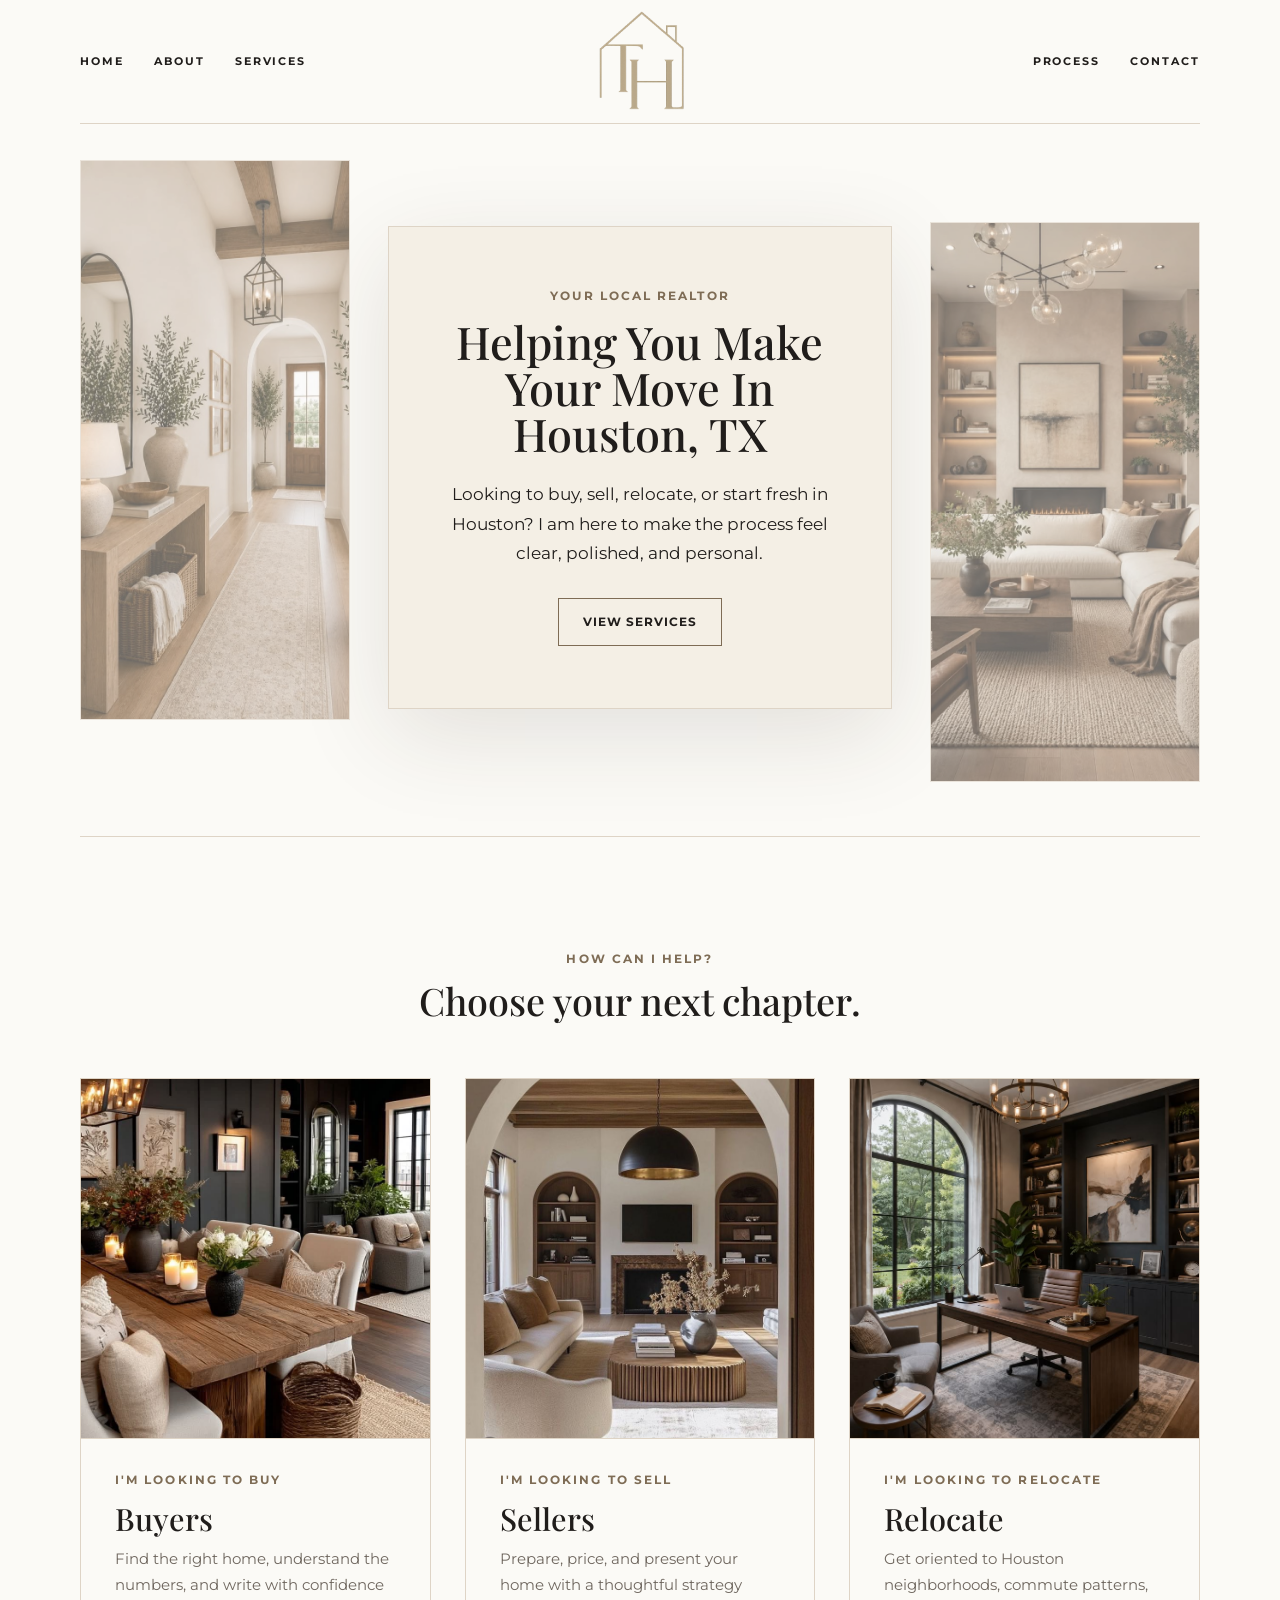
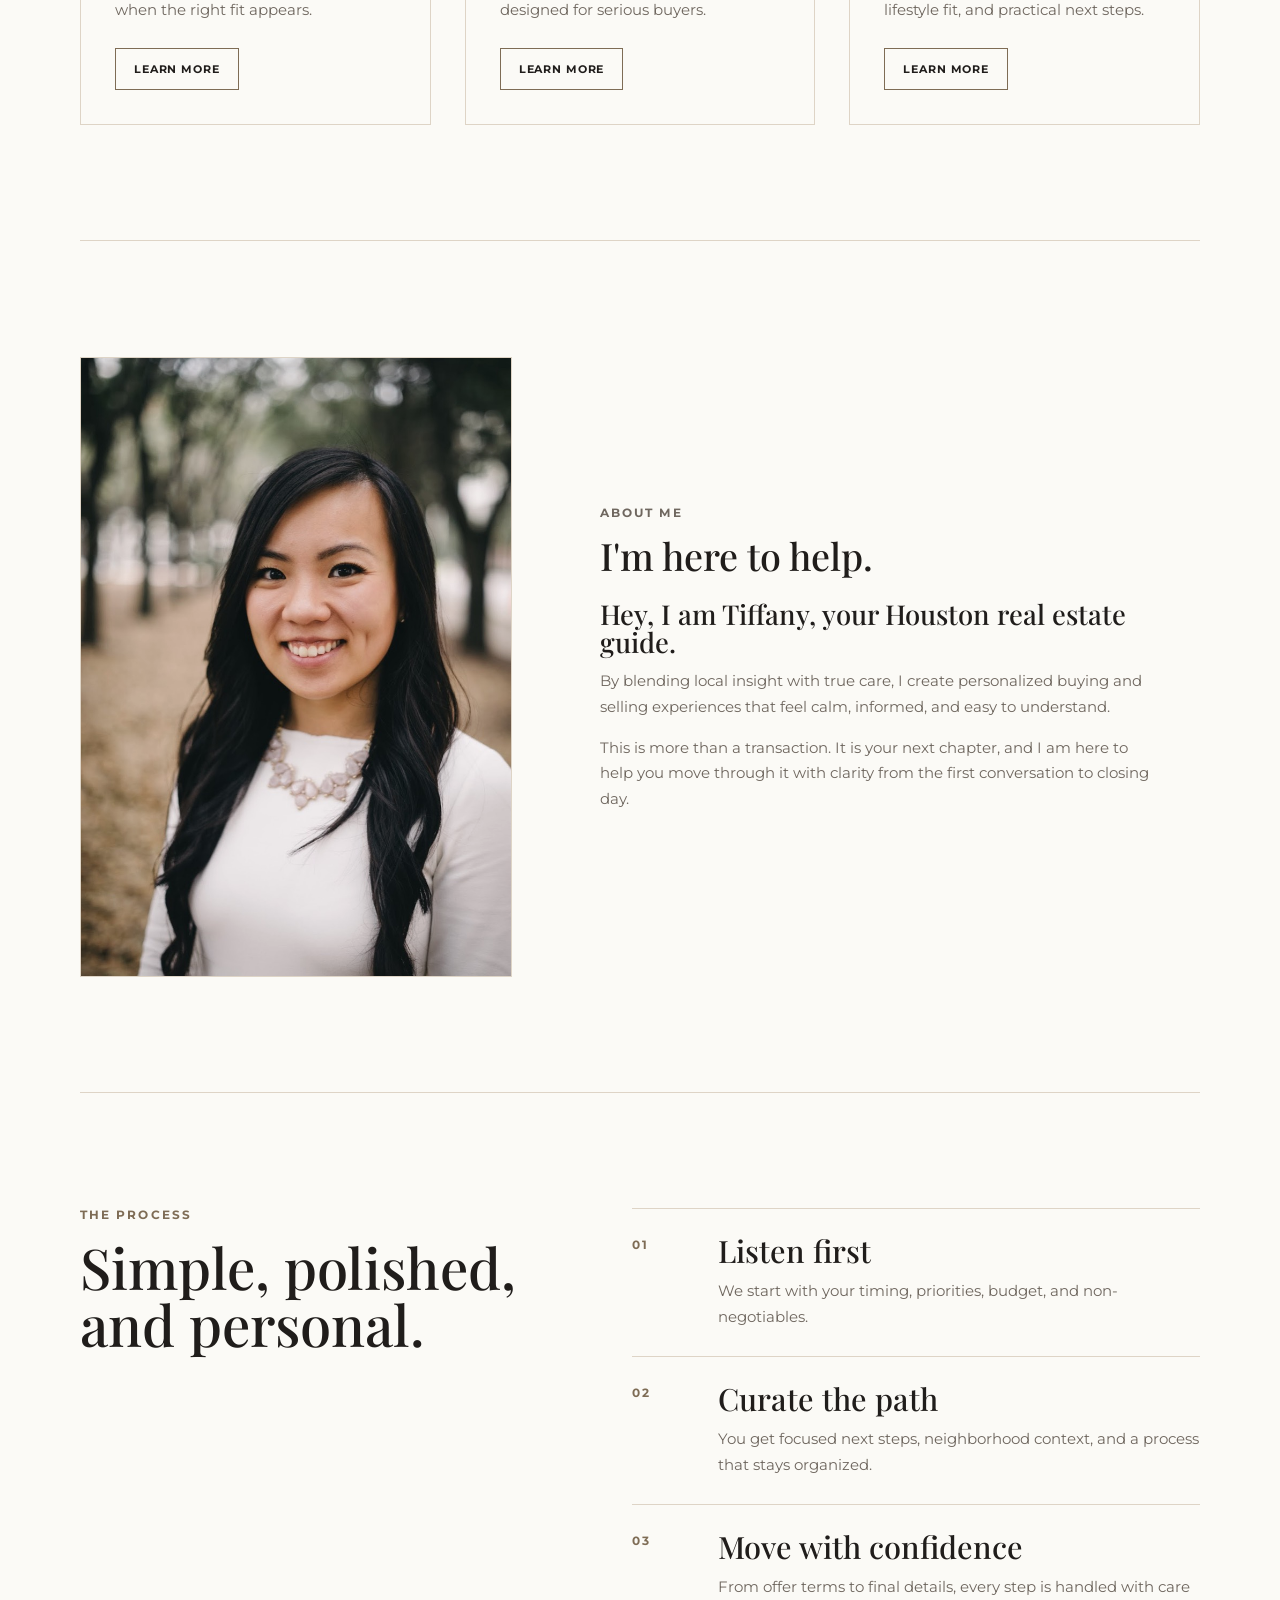
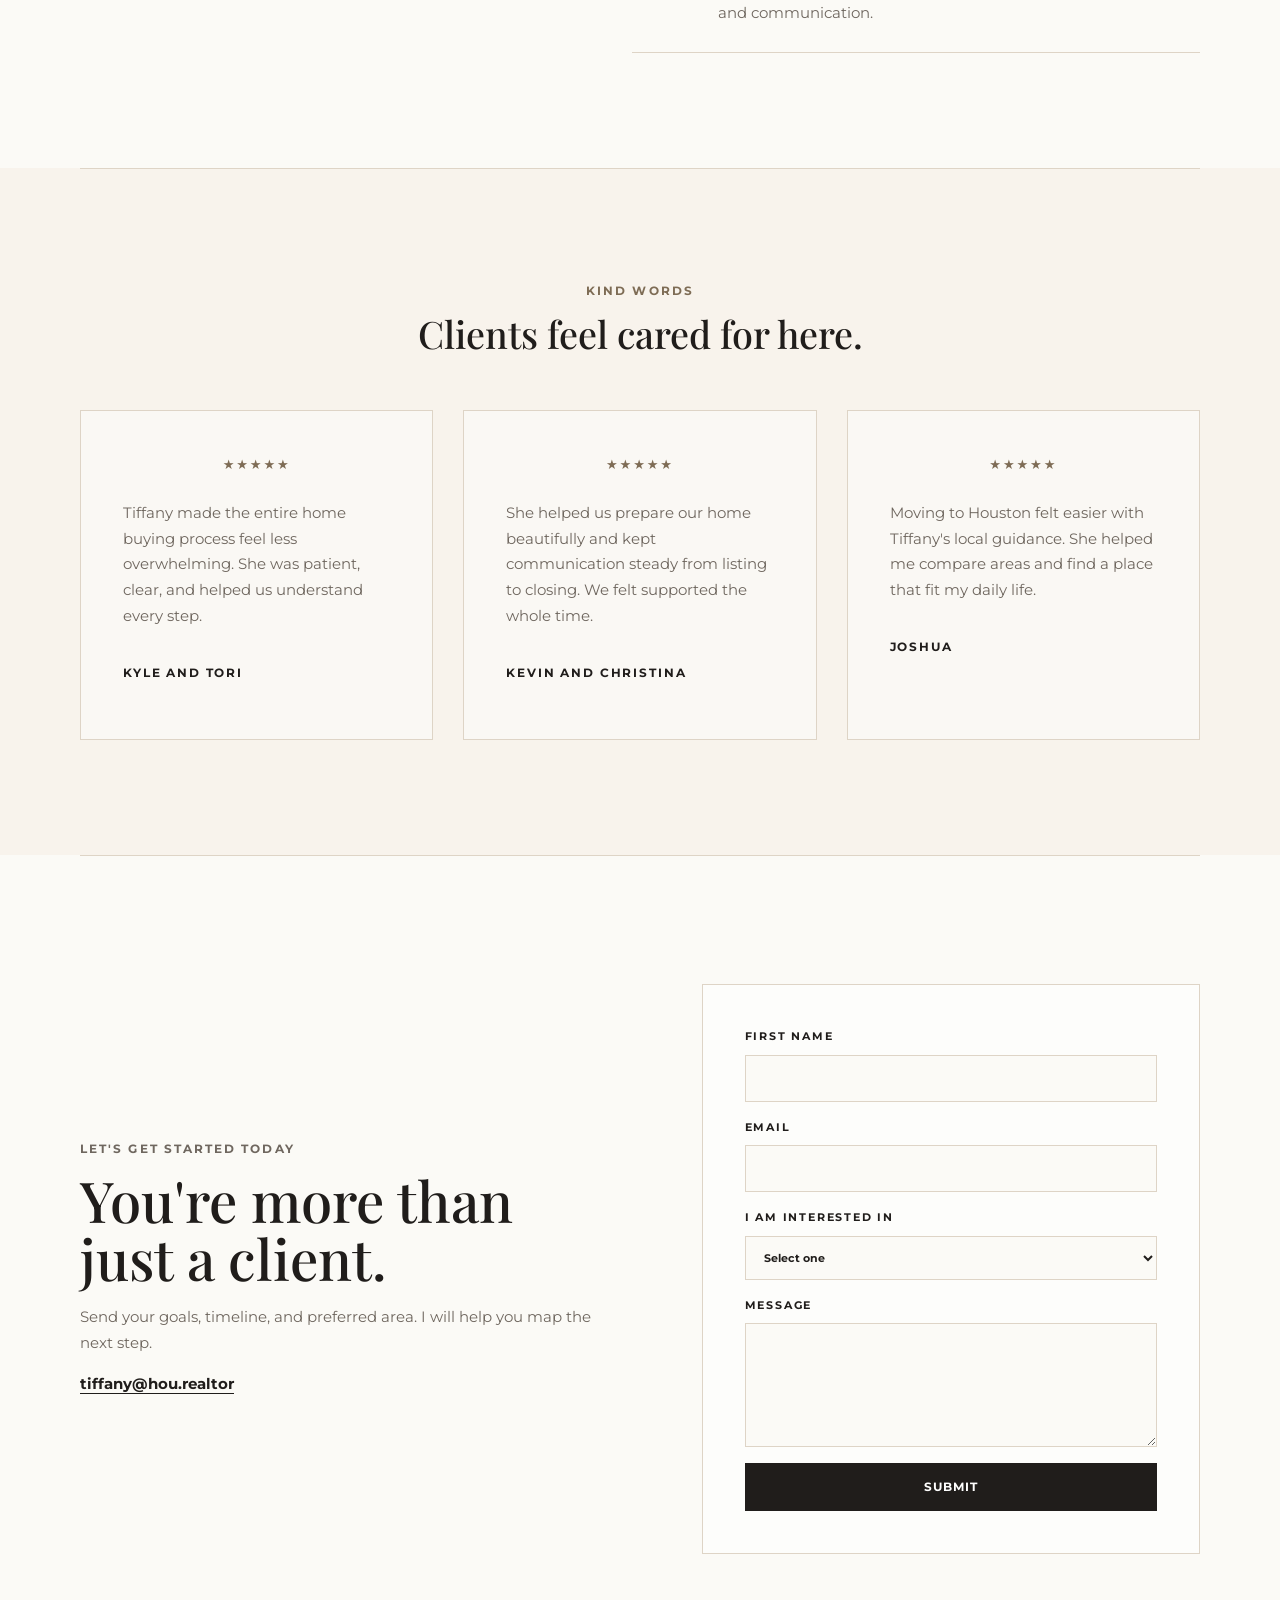
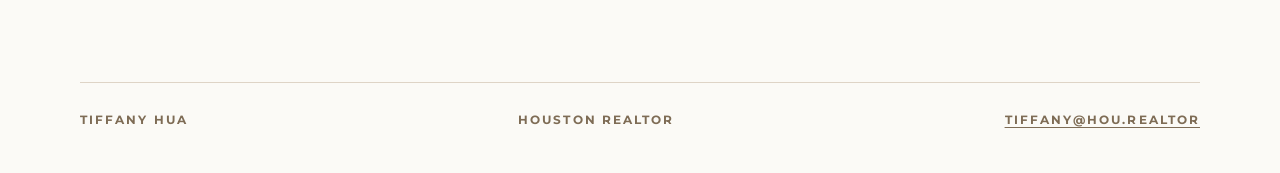
==== commit f2f2c64f: "Force mobile hero source order" ====
--- a/index.html
+++ b/index.html
@@ -9,7 +9,7 @@
 <link rel="preconnect" href="https://fonts.googleapis.com">
 <link rel="preconnect" href="https://fonts.gstatic.com" crossorigin>
 <link href="https://fonts.googleapis.com/css2?family=Montserrat:wght@400;500;600;700&family=Playfair+Display:wght@400;500;600&display=swap" rel="stylesheet">
-<link rel="stylesheet" href="styles.css">
+<link rel="stylesheet" href="styles.css?v=20260613-hero-sandwich">
 <script type="application/ld+json">
 {
   "@context": "https://schema.org",
--- a/styles.css
+++ b/styles.css
@@ -269,18 +269,21 @@
 }
 
 .pathway-card {
-  display: grid;
-  grid-template-rows: minmax(260px, 0.82fr) 1fr;
+  display: flex;
+  flex-direction: column;
   border: 1px solid var(--line);
   background: var(--paper);
 }
 
 .pathway-card img {
-  aspect-ratio: 4 / 5;
+  height: clamp(260px, 30vw, 360px);
+  flex: 0 0 auto;
   border-bottom: 1px solid var(--line);
+  object-fit: cover;
 }
 
 .pathway-copy {
+  flex: 1;
   display: grid;
   align-content: start;
   padding: clamp(24px, 3vw, 34px);
@@ -525,7 +528,6 @@
   }
 
   .hero-card {
-    order: 1;
     min-height: auto;
   }
 
@@ -535,14 +537,6 @@
     aspect-ratio: 4 / 3;
     opacity: 0.76;
     transform: none;
-  }
-
-  .hero-side-left {
-    order: 2;
-  }
-
-  .hero-side-right {
-    order: 3;
   }
 
   .pathway-grid,
@@ -638,7 +632,12 @@
   }
 
   .pathway-card {
-    grid-template-rows: auto 1fr;
+    display: flex;
+  }
+
+  .pathway-card img {
+    height: auto;
+    aspect-ratio: auto;
   }
 
   .process-list article {
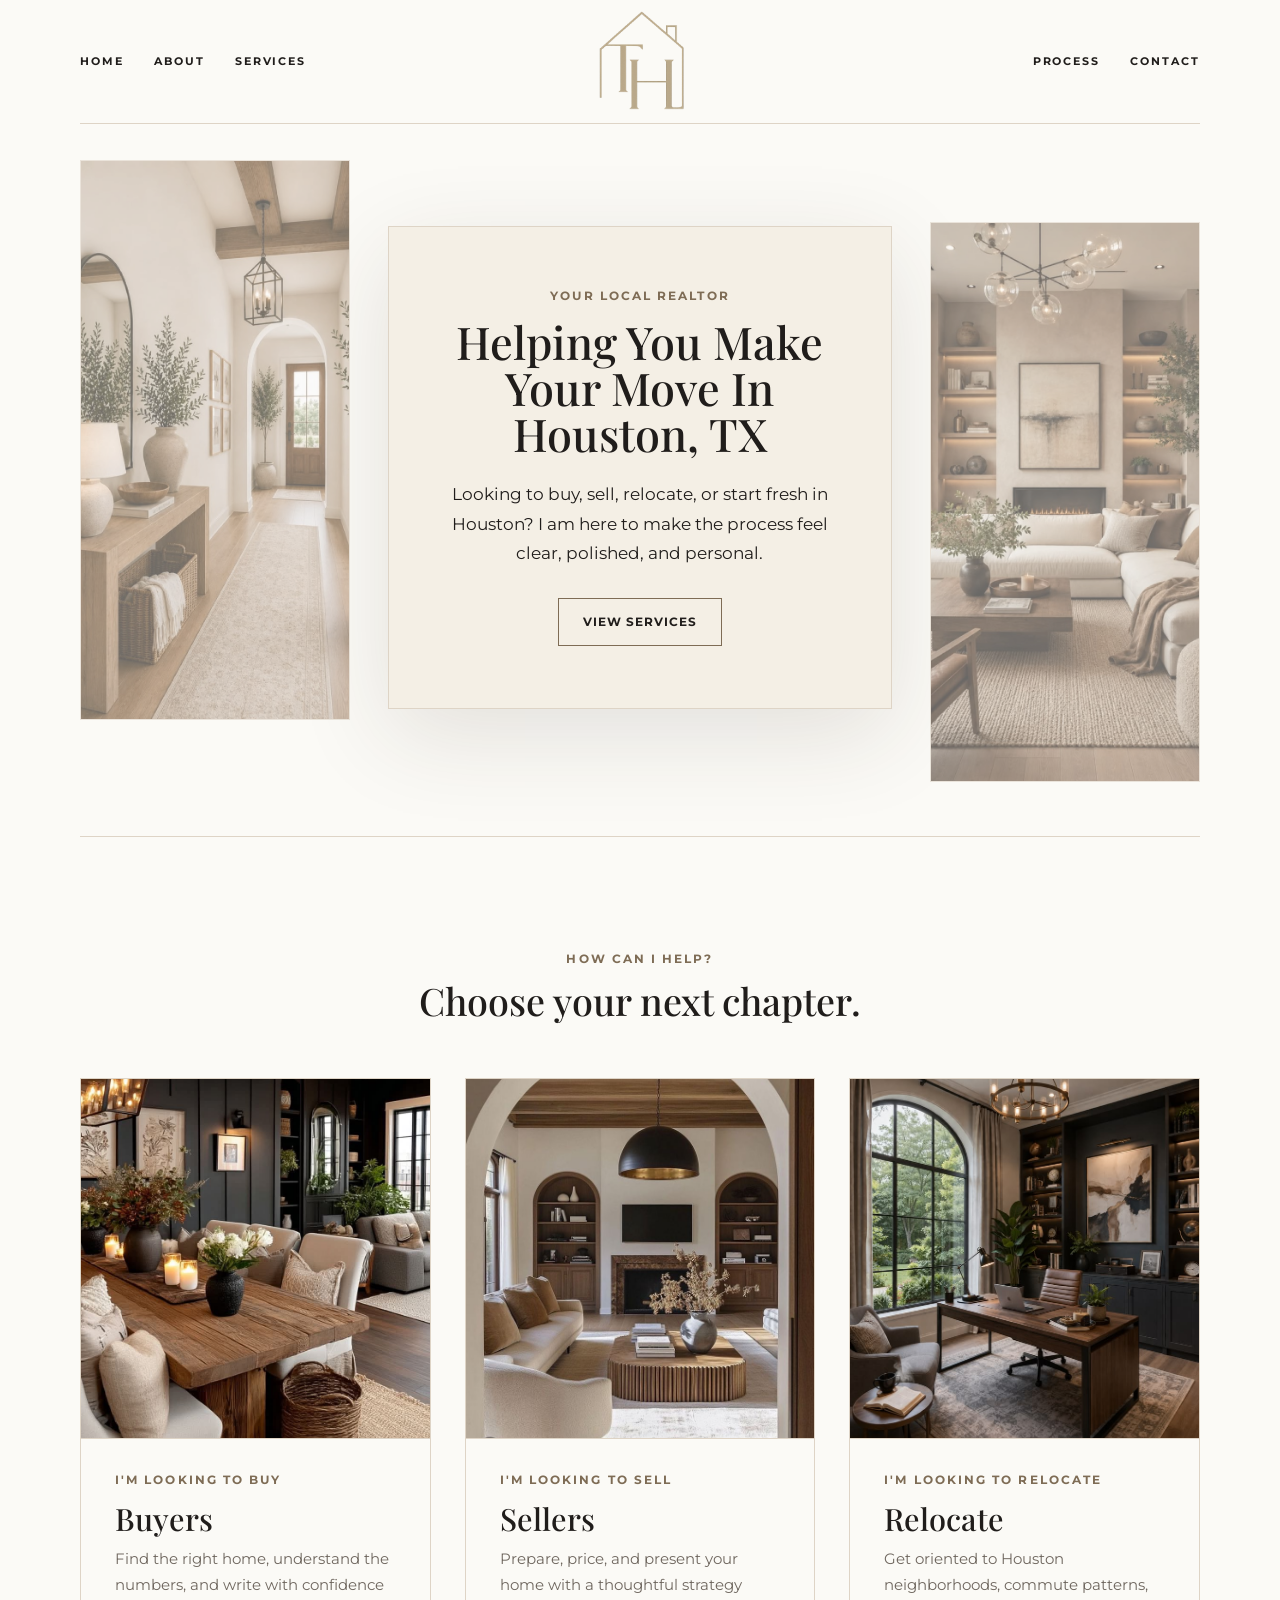
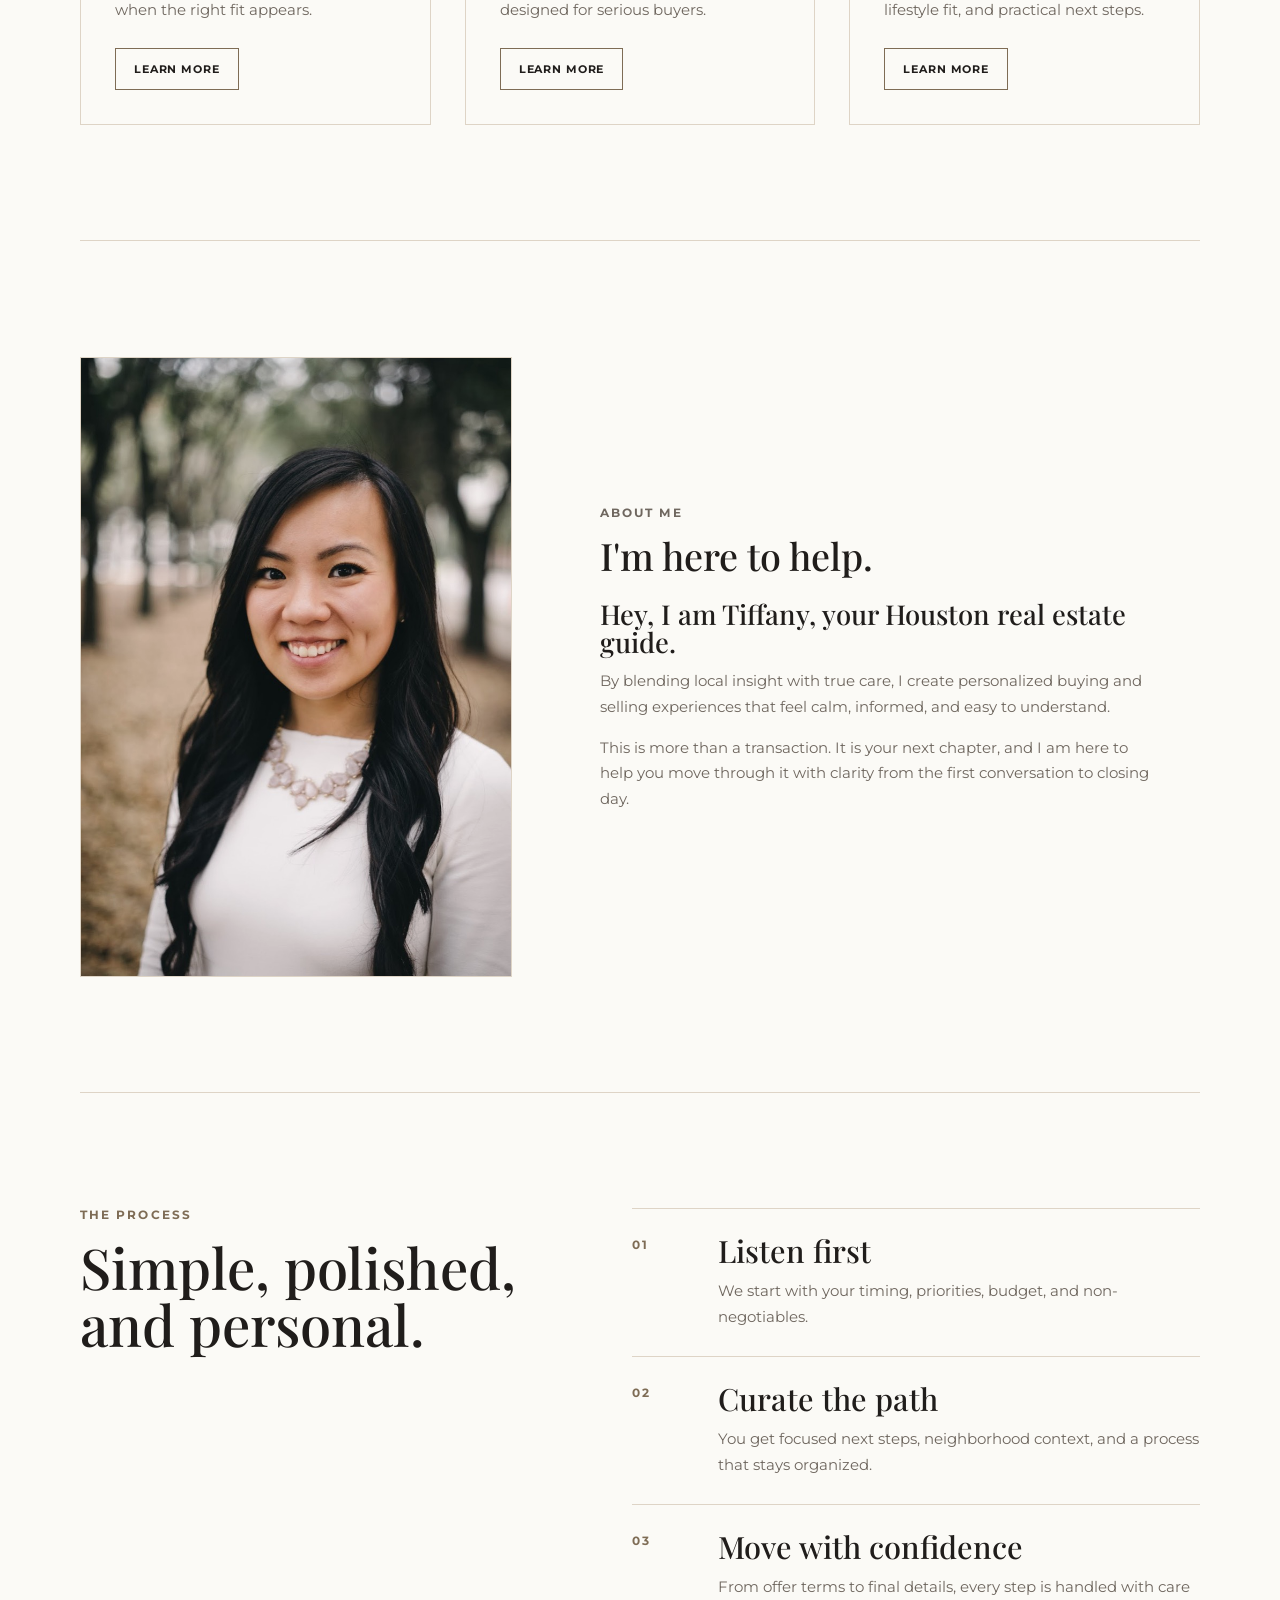
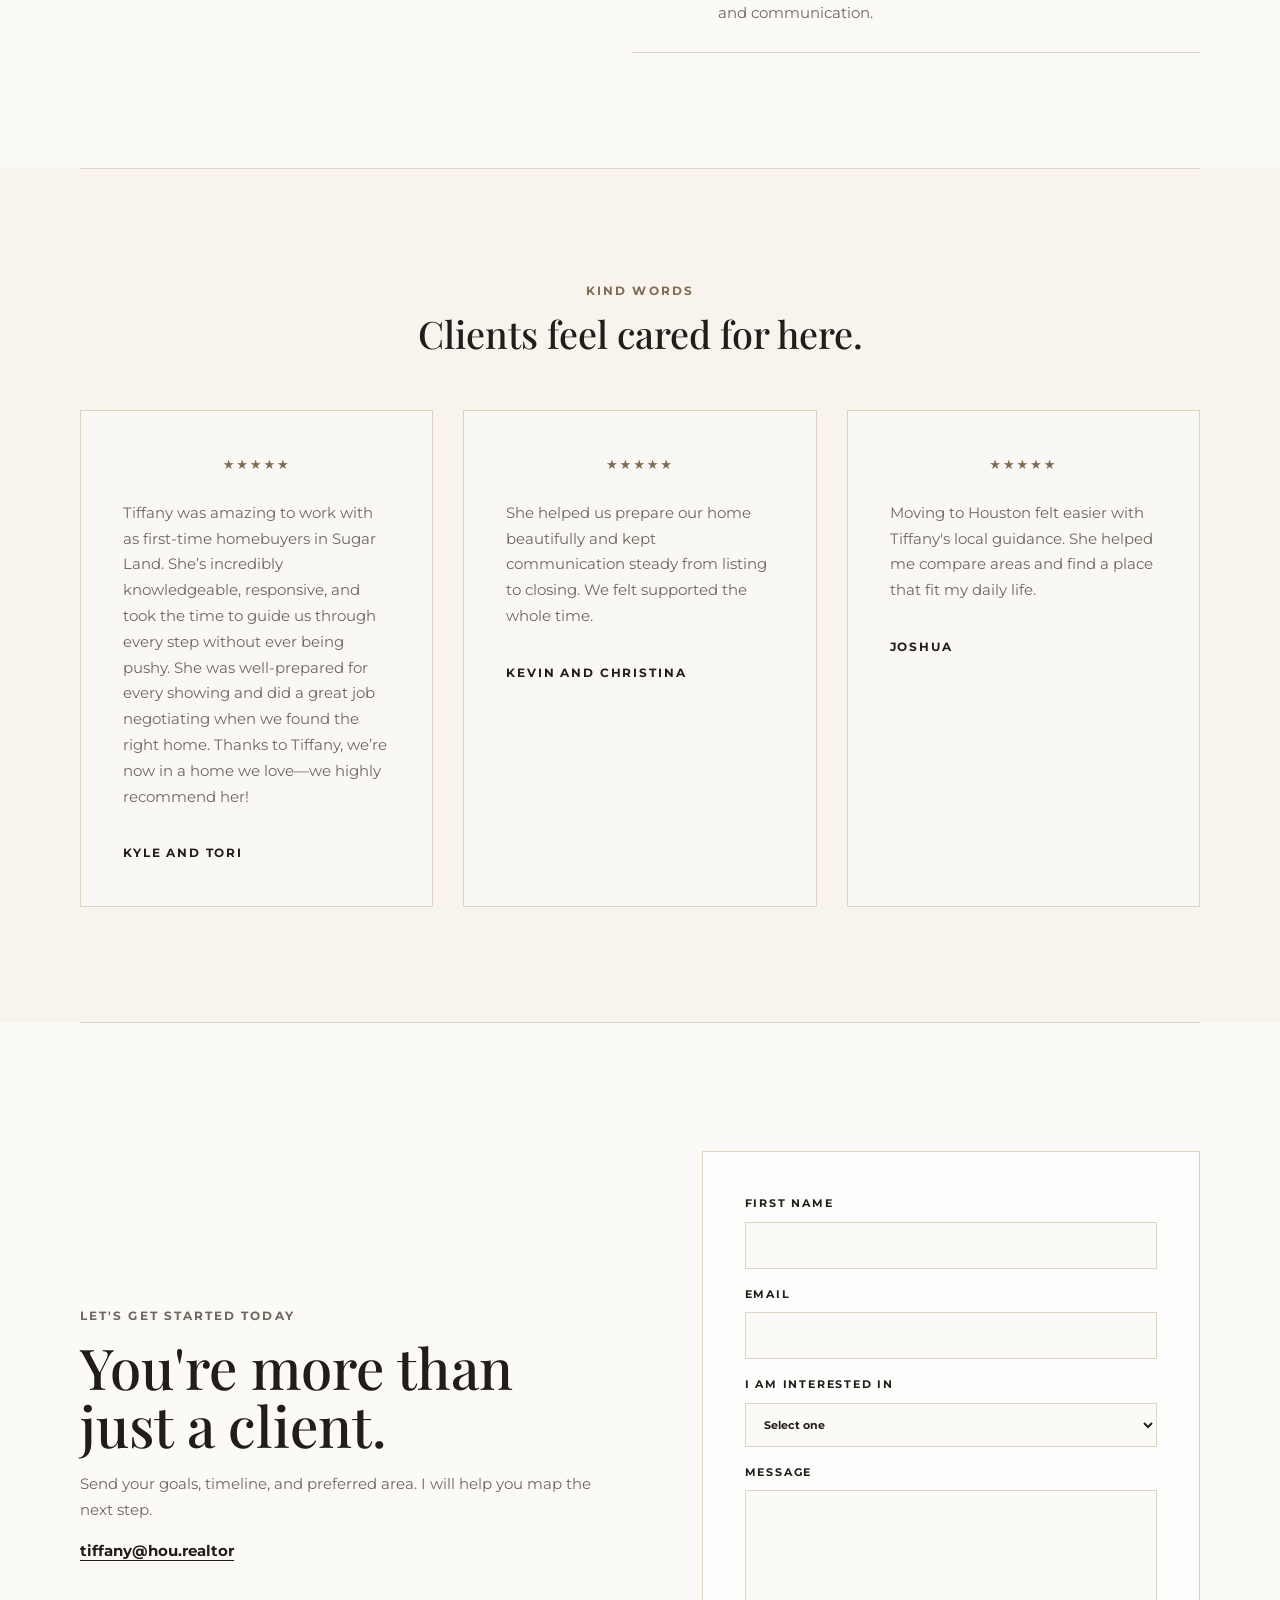
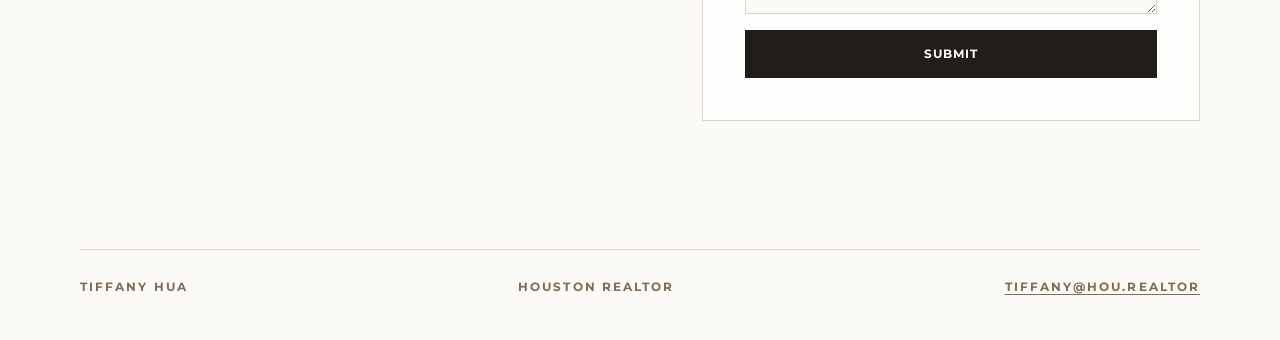
==== commit d8070135: "Update first testimonial copy" ====
--- a/index.html
+++ b/index.html
@@ -135,7 +135,7 @@
     <div class="testimonial-grid">
       <article>
         <p class="stars" aria-label="5 out of 5 stars">★★★★★</p>
-        <p>Tiffany made the entire home buying process feel less overwhelming. She was patient, clear, and helped us understand every step.</p>
+        <p>Tiffany was amazing to work with as first-time homebuyers in Sugar Land. She’s incredibly knowledgeable, responsive, and took the time to guide us through every step without ever being pushy. She was well-prepared for every showing and did a great job negotiating when we found the right home. Thanks to Tiffany, we’re now in a home we love—we highly recommend her!</p>
         <span>Kyle and Tori</span>
       </article>
       <article>
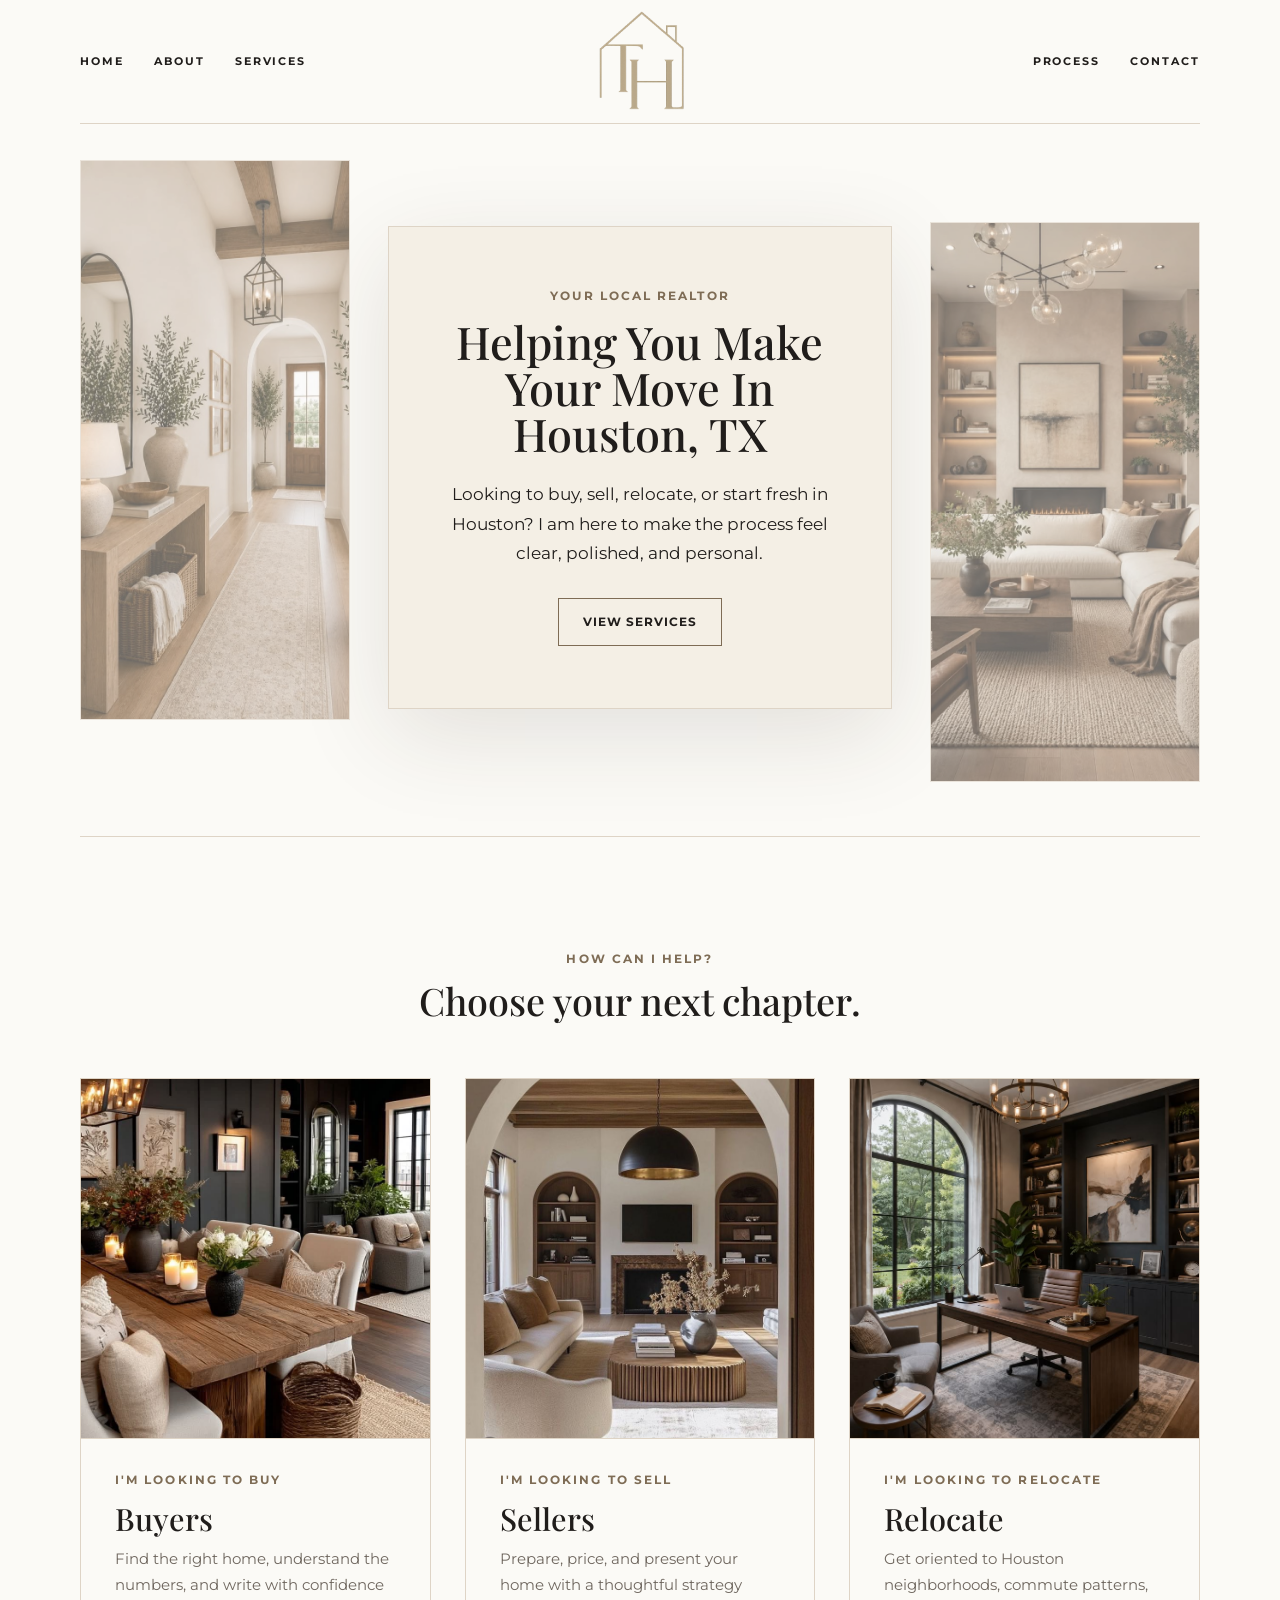
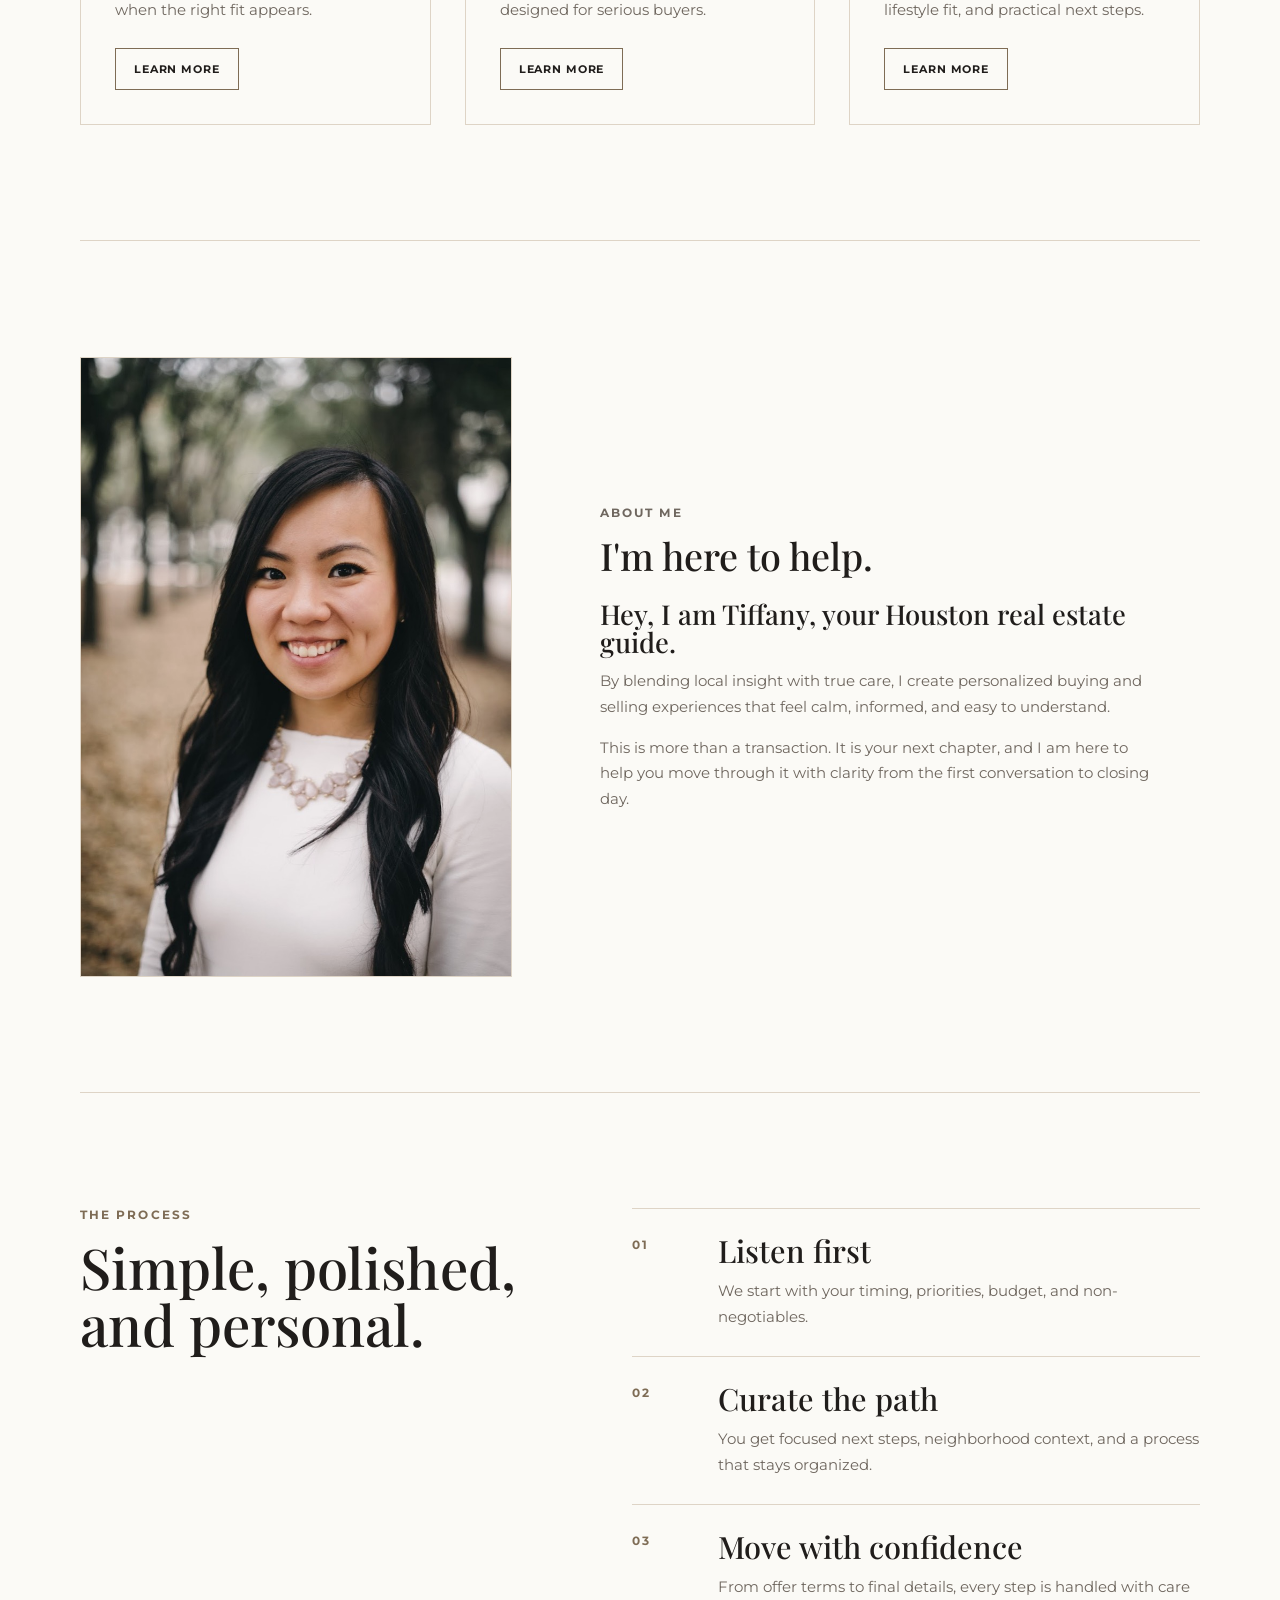
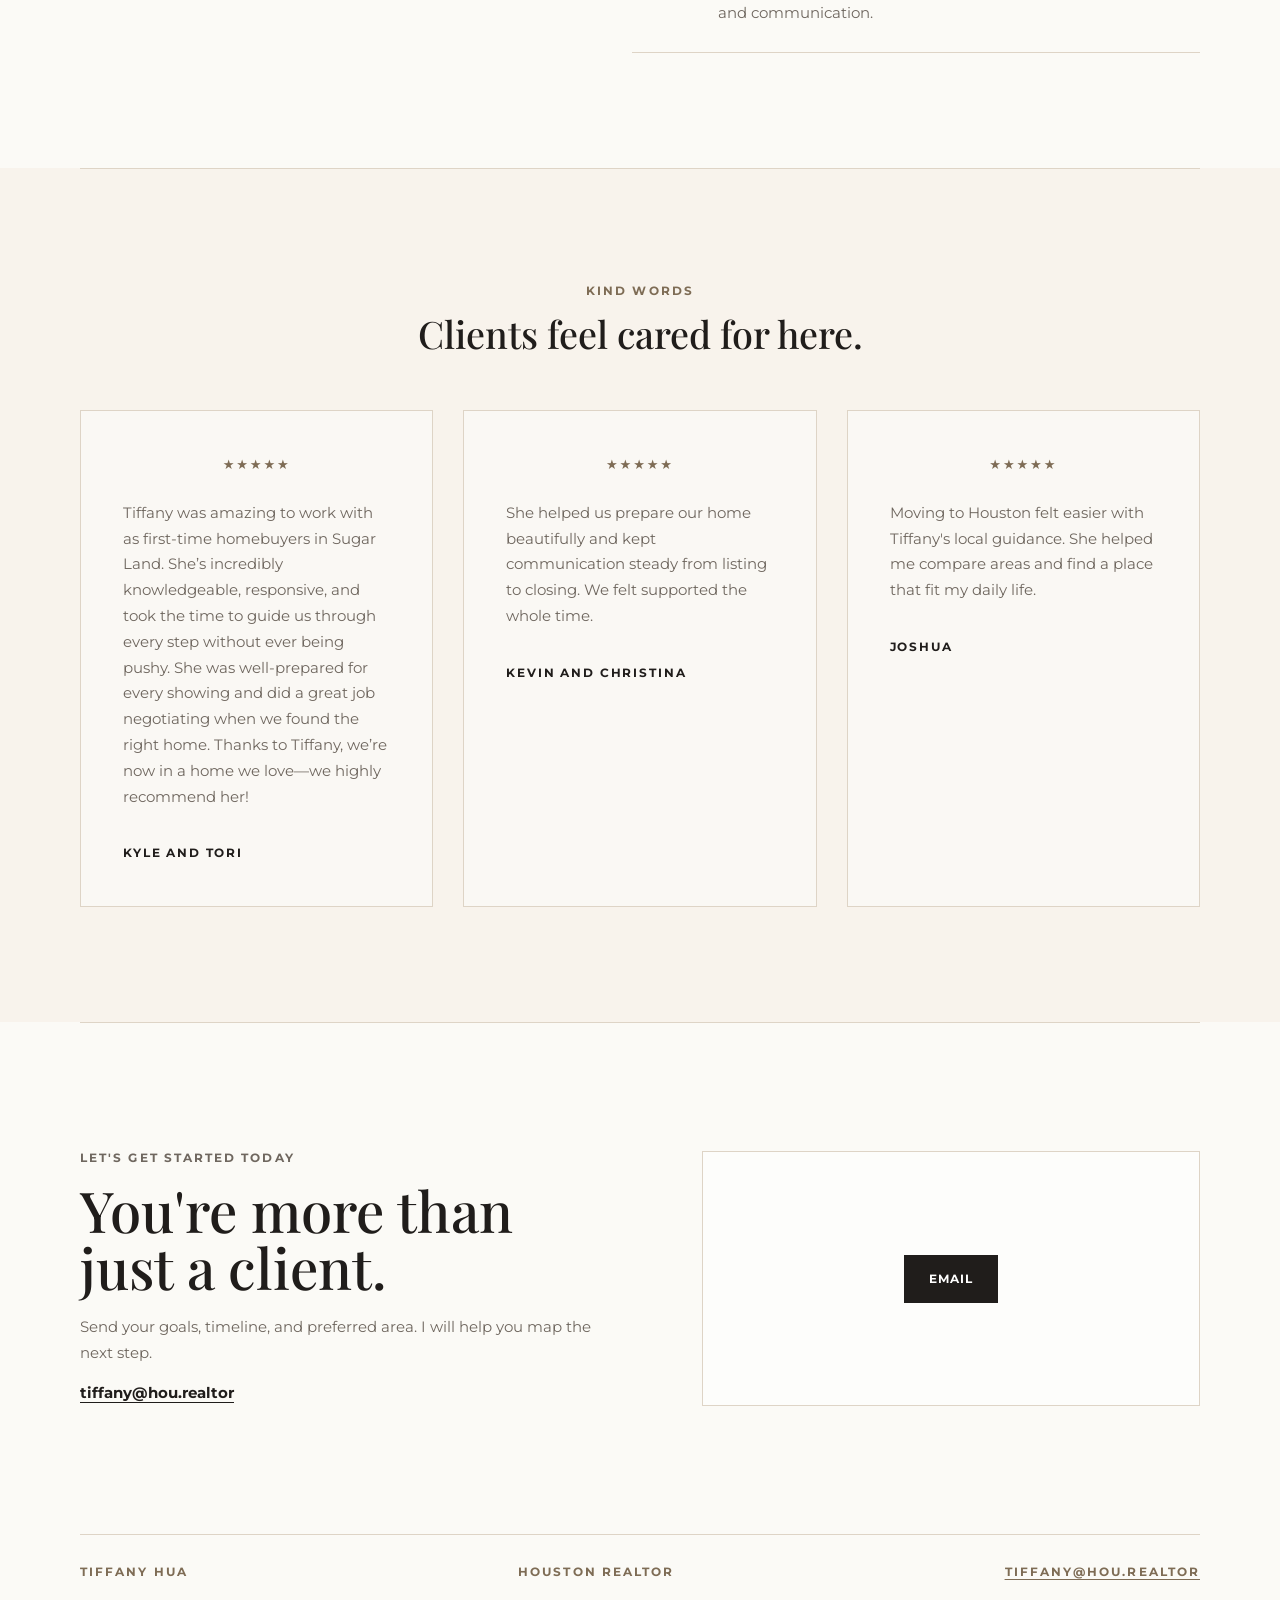
==== commit 5d38f951: "Replace contact form with email button" ====
--- a/index.html
+++ b/index.html
@@ -158,31 +158,9 @@
       <p>Send your goals, timeline, and preferred area. I will help you map the next step.</p>
       <a href="mailto:tiffany@hou.realtor">tiffany@hou.realtor</a>
     </div>
-    <form class="contact-form" action="mailto:tiffany@hou.realtor" method="post" enctype="text/plain">
-      <label>
-        First Name
-        <input type="text" name="first-name" autocomplete="given-name" required>
-      </label>
-      <label>
-        Email
-        <input type="email" name="email" autocomplete="email" required>
-      </label>
-      <label>
-        I am interested in
-        <select name="interest" required>
-          <option value="">Select one</option>
-          <option>Buying</option>
-          <option>Selling</option>
-          <option>Relocating</option>
-          <option>Not sure yet</option>
-        </select>
-      </label>
-      <label>
-        Message
-        <textarea name="message" rows="5" required></textarea>
-      </label>
-      <button class="button dark" type="submit">Submit</button>
-    </form>
+    <div class="email-panel">
+      <a class="button dark" href="mailto:tiffany@hou.realtor">Email</a>
+    </div>
   </section>
 </main>
 
--- a/styles.css
+++ b/styles.css
@@ -437,40 +437,13 @@
   font-weight: 700;
 }
 
-.contact-form {
-  display: grid;
-  gap: 16px;
+.email-panel {
+  display: flex;
+  align-items: center;
+  justify-content: center;
   padding: clamp(26px, 4vw, 42px);
   border: 1px solid var(--line);
   background: rgba(255, 255, 255, 0.48);
-}
-
-.contact-form label {
-  display: grid;
-  gap: 8px;
-  color: var(--ink);
-  font-size: 0.7rem;
-  font-weight: 700;
-  letter-spacing: 0.16em;
-  text-transform: uppercase;
-}
-
-.contact-form input,
-.contact-form select,
-.contact-form textarea {
-  width: 100%;
-  border: 1px solid var(--line);
-  border-radius: 0;
-  background: rgba(251, 250, 246, 0.86);
-  color: var(--ink);
-  font: inherit;
-  letter-spacing: 0;
-  padding: 13px 14px;
-  text-transform: none;
-}
-
-.contact-form textarea {
-  resize: vertical;
 }
 
 .site-footer {
@@ -623,7 +596,7 @@
 
   .pathway-copy,
   .testimonial-grid article,
-  .contact-form {
+  .email-panel {
     padding: 24px;
   }
 
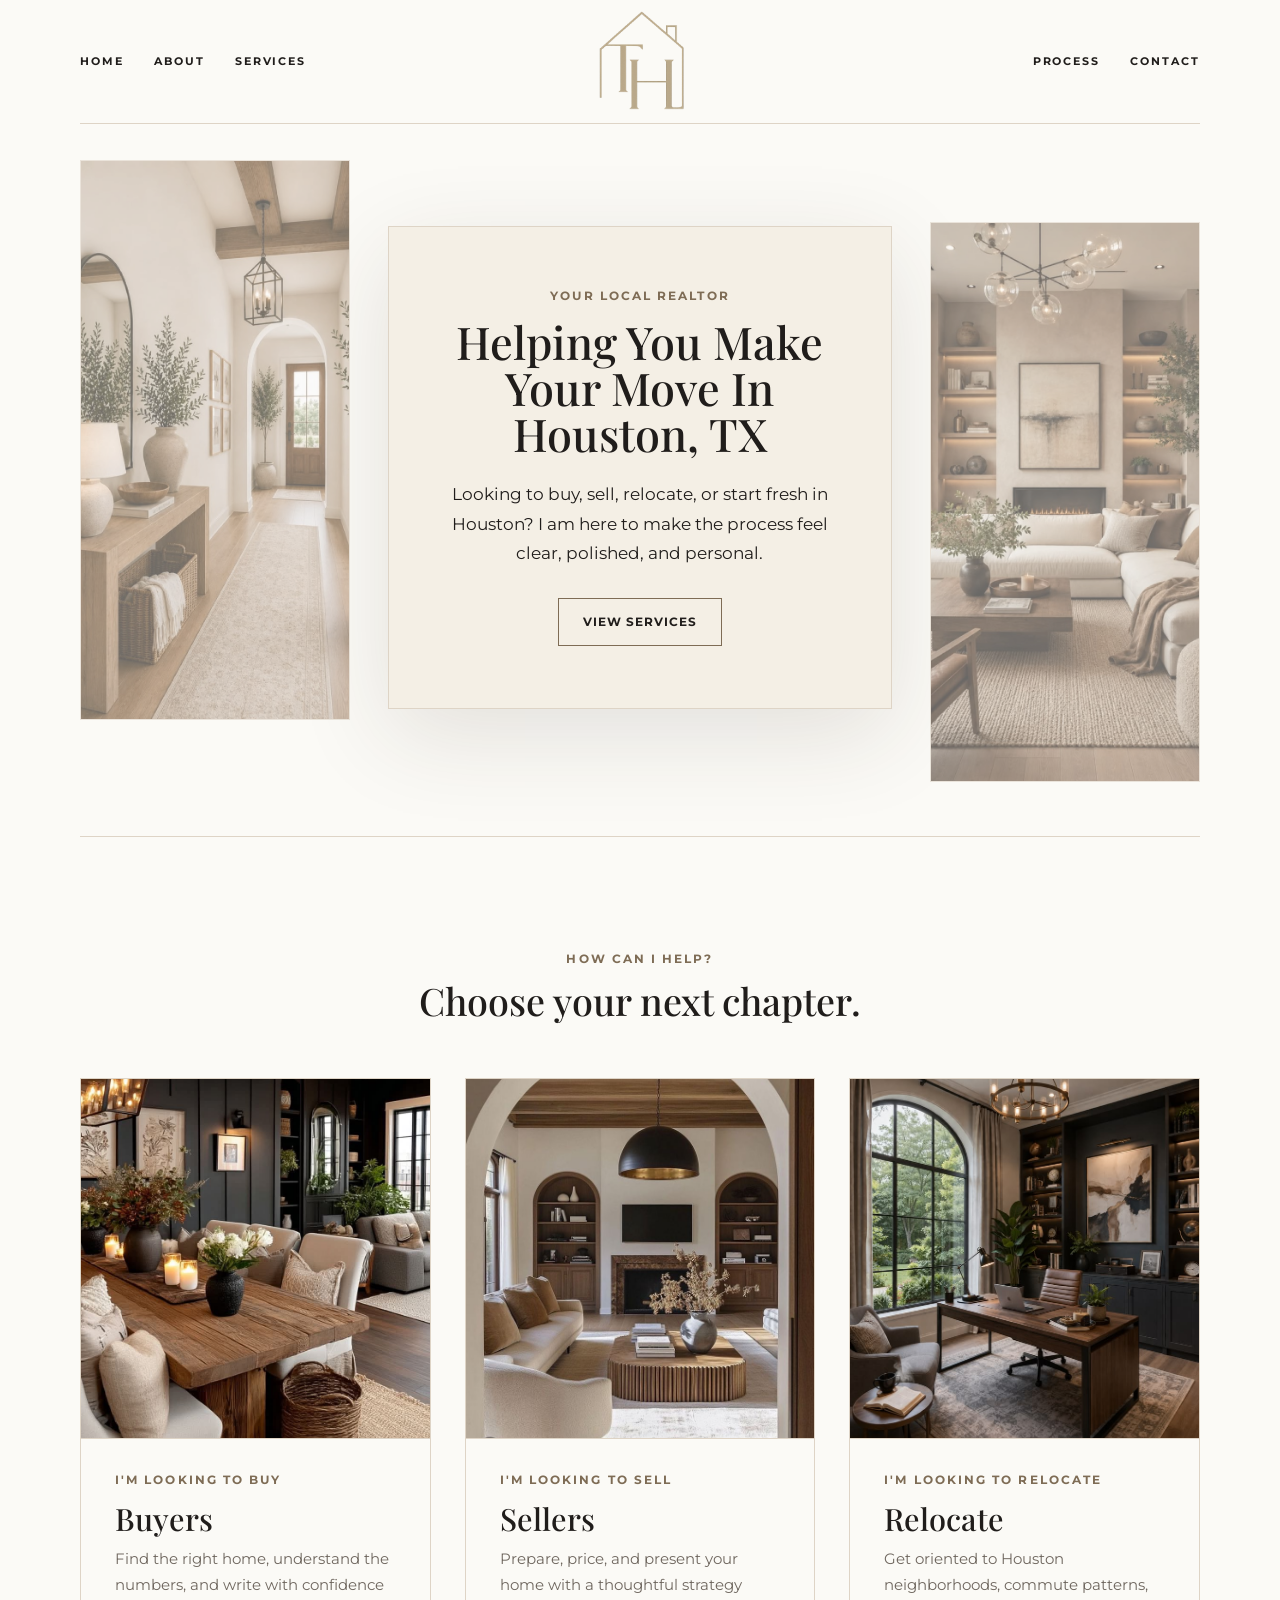
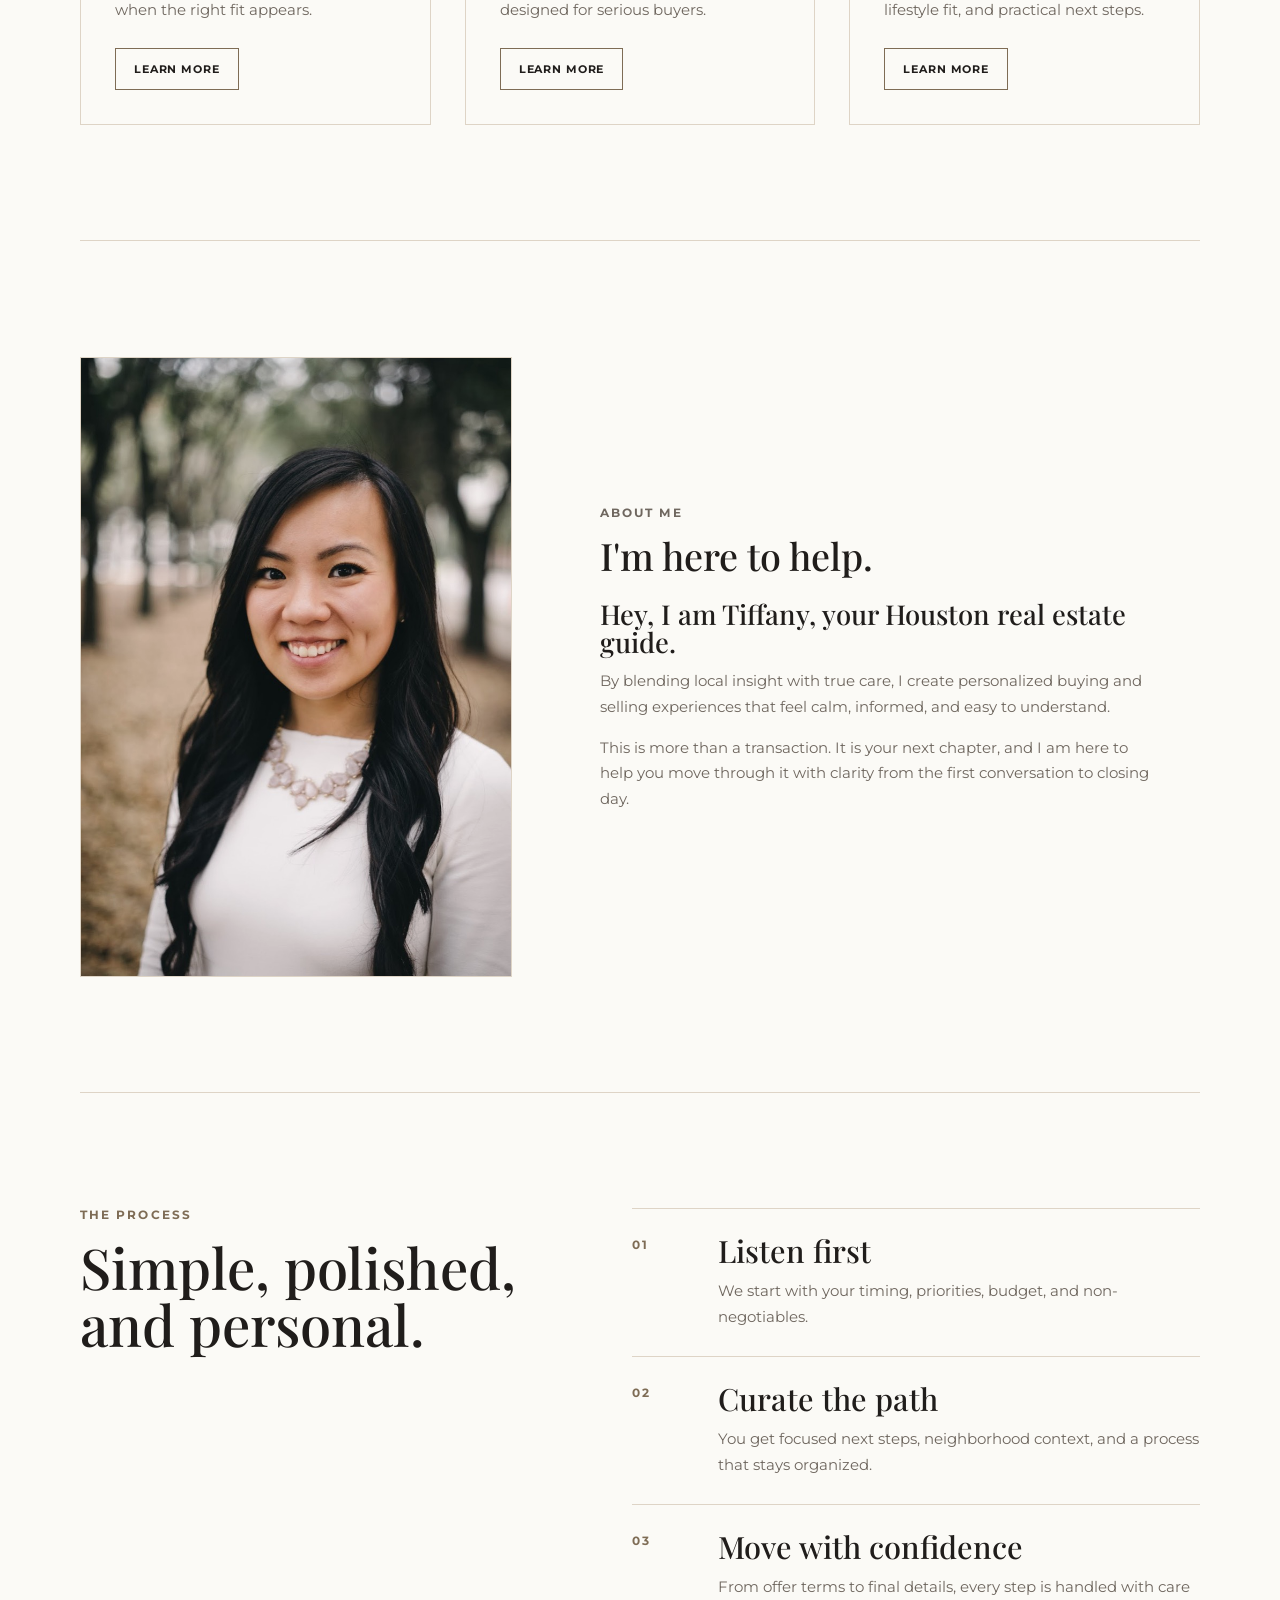
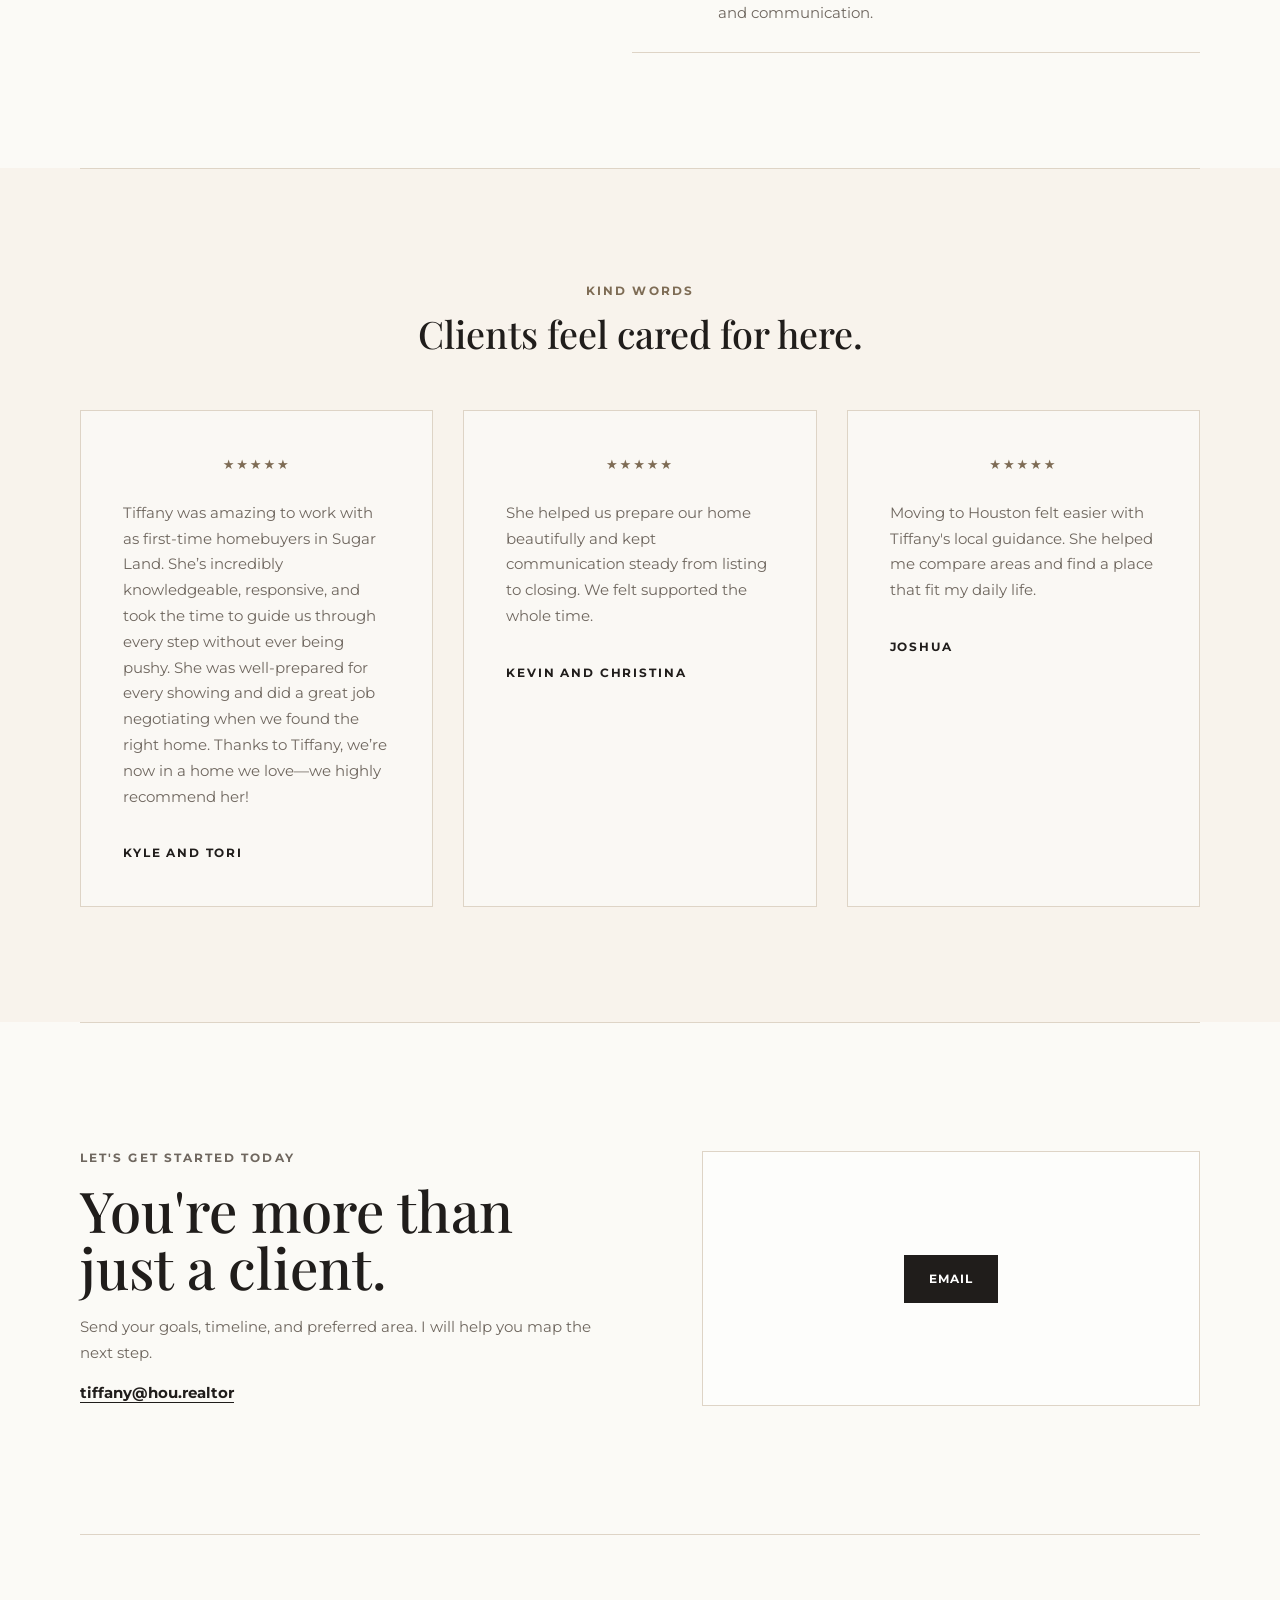
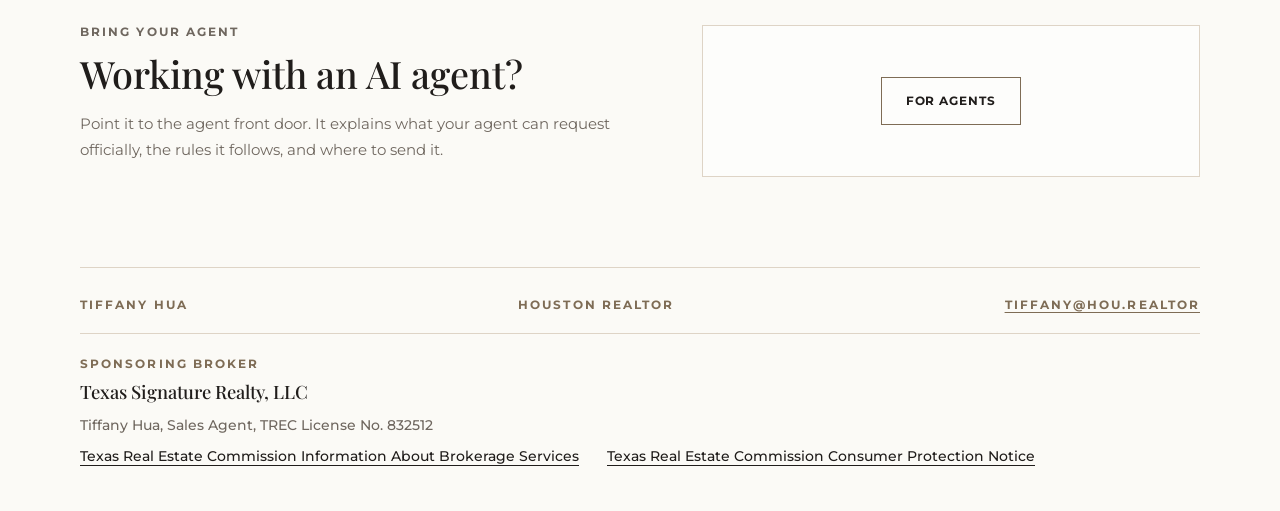
==== commit dc24534e: "feat: add agent-first landing page, llms.txt, and request schemas Adds /agent.html, /agent.json, /ll" ====
--- a/index.html
+++ b/index.html
@@ -9,7 +9,7 @@
 <link rel="preconnect" href="https://fonts.googleapis.com">
 <link rel="preconnect" href="https://fonts.gstatic.com" crossorigin>
 <link href="https://fonts.googleapis.com/css2?family=Montserrat:wght@400;500;600;700&family=Playfair+Display:wght@400;500;600&display=swap" rel="stylesheet">
-<link rel="stylesheet" href="styles.css?v=20260613-hero-sandwich">
+<link rel="stylesheet" href="styles.css?v=20261021-agent">
 <script type="application/ld+json">
 {
   "@context": "https://schema.org",
@@ -162,12 +162,31 @@
       <a class="button dark" href="mailto:tiffany@hou.realtor">Email</a>
     </div>
   </section>
+
+  <section id="agents" class="closing-cta agent-callout" aria-labelledby="agents-title">
+    <div class="cta-copy">
+      <p class="eyebrow">Bring your agent</p>
+      <h2 id="agents-title" class="chapter-title">Working with an AI agent?</h2>
+      <p>Point it to the agent front door. It explains what your agent can request officially, the rules it follows, and where to send it.</p>
+    </div>
+    <div class="email-panel">
+      <a class="button" href="agent.html">For Agents</a>
+    </div>
+  </section>
 </main>
 
 <footer class="site-footer">
   <p>Tiffany Hua</p>
   <p>Houston Realtor</p>
   <p><a href="mailto:tiffany@hou.realtor">tiffany@hou.realtor</a></p>
+  <div class="footer-legal">
+    <p class="footer-broker"><span>Sponsoring broker</span>Texas Signature Realty, LLC</p>
+    <p>Tiffany Hua, Sales Agent, TREC License No. 832512</p>
+    <p class="footer-notices">
+      <a href="https://www.trec.texas.gov/sites/default/files/pdf-forms/IABS%201-2_1.pdf">Texas Real Estate Commission Information About Brokerage Services</a>
+      <a href="https://www.trec.texas.gov/sites/default/files/pdf-forms/CN%201-5.pdf">Texas Real Estate Commission Consumer Protection Notice</a>
+    </p>
+  </div>
 </footer>
 </body>
 </html>
--- a/styles.css
+++ b/styles.css
@@ -626,3 +626,264 @@
     letter-spacing: 0.12em;
   }
 }
+
+/* Agent front door (agent.html) and the index "Bring your agent" callout */
+
+.agent-hero {
+  width: min(1120px, calc(100% - 40px));
+  margin: 0 auto;
+  display: grid;
+  justify-items: center;
+  padding: clamp(56px, 8vw, 104px) 0 clamp(58px, 7vw, 88px);
+  text-align: center;
+}
+
+.agent-hero p:not(.eyebrow) {
+  max-width: 600px;
+  margin-bottom: 30px;
+  font-size: clamp(0.98rem, 1.35vw, 1.1rem);
+}
+
+.agent-links {
+  display: flex;
+  flex-wrap: wrap;
+  justify-content: center;
+  gap: 12px;
+}
+
+code,
+pre {
+  font-family: ui-monospace, "SFMono-Regular", Menlo, Consolas, monospace;
+}
+
+code {
+  font-size: 0.88em;
+  overflow-wrap: anywhere;
+}
+
+.section-lede {
+  color: var(--muted);
+}
+
+.section-heading.centered .section-lede {
+  max-width: 640px;
+  margin: 0 auto;
+}
+
+.agent-split {
+  display: grid;
+  grid-template-columns: minmax(0, 0.82fr) minmax(0, 1fr);
+  gap: clamp(32px, 7vw, 86px);
+}
+
+.fact-list {
+  margin: 0;
+  border-top: 1px solid var(--line);
+}
+
+.fact-list div {
+  display: grid;
+  grid-template-columns: 120px 1fr;
+  column-gap: 22px;
+  padding: 20px 0;
+  border-bottom: 1px solid var(--line);
+}
+
+.fact-list dt {
+  color: var(--taupe-dark);
+  font-size: 0.72rem;
+  font-weight: 700;
+  letter-spacing: 0.18em;
+  line-height: 2.2;
+  text-transform: uppercase;
+}
+
+.fact-list dd {
+  margin: 0;
+}
+
+.pending {
+  display: inline-block;
+  padding: 0 0.45em;
+  border: 1px dashed var(--taupe-dark);
+  background: var(--cream);
+  color: var(--taupe-dark);
+  font-weight: 700;
+  line-height: 1.6;
+}
+
+.request-grid {
+  display: grid;
+  grid-template-columns: repeat(6, minmax(0, 1fr));
+  gap: clamp(20px, 3vw, 30px);
+}
+
+.request-grid article {
+  grid-column: span 2;
+}
+
+.request-grid article:nth-child(n + 4) {
+  grid-column: span 3;
+}
+
+.request-grid article,
+.channel-grid article {
+  display: flex;
+  flex-direction: column;
+  align-items: flex-start;
+  padding: clamp(26px, 3.4vw, 38px);
+  border: 1px solid var(--line);
+  background: rgba(255, 255, 255, 0.48);
+}
+
+.request-type {
+  margin-bottom: 14px;
+  color: var(--taupe-dark);
+  font-size: 0.8rem;
+  font-weight: 600;
+}
+
+.request-grid p,
+.channel-grid p:not(.eyebrow) {
+  color: var(--muted);
+}
+
+.request-grid .button,
+.channel-grid .button {
+  margin-top: auto;
+}
+
+.channel-grid {
+  display: grid;
+  grid-template-columns: repeat(2, minmax(0, 1fr));
+  gap: clamp(20px, 3vw, 34px);
+}
+
+.channel-grid p.channel-record {
+  color: var(--ink);
+  font-weight: 600;
+}
+
+.file-list {
+  margin: 8px 0 0;
+  padding: 0;
+  border-top: 1px solid var(--line);
+  list-style: none;
+}
+
+.file-list li {
+  display: grid;
+  gap: 2px;
+  padding: 14px 0;
+  border-bottom: 1px solid var(--line);
+}
+
+.file-list a {
+  font-family: ui-monospace, "SFMono-Regular", Menlo, Consolas, monospace;
+  font-size: 0.9rem;
+  font-weight: 600;
+  overflow-wrap: anywhere;
+}
+
+.file-list span {
+  color: var(--muted);
+  font-size: 0.9em;
+}
+
+.code-block {
+  min-width: 0;
+  margin: 0;
+  padding: clamp(22px, 3vw, 32px);
+  overflow-x: auto;
+  border: 1px solid var(--line);
+  background: var(--cream-soft);
+  color: var(--ink);
+  font-size: 0.8rem;
+  line-height: 1.6;
+}
+
+.agent-callout {
+  padding: clamp(56px, 7vw, 92px) 0;
+}
+
+/* TREC-required broker name and notice links (22 TAC 535.155, 531.18, 531.20) */
+
+.site-footer {
+  flex-wrap: wrap;
+}
+
+.footer-legal {
+  width: 100%;
+  display: grid;
+  gap: 10px;
+  padding-top: 22px;
+  border-top: 1px solid var(--line);
+  color: var(--muted);
+  font-size: 0.875rem;
+  font-weight: 500;
+  letter-spacing: 0;
+  line-height: 1.5;
+  text-transform: none;
+}
+
+.footer-legal .footer-broker {
+  color: var(--ink);
+  font-family: var(--font-serif);
+  font-size: 1.15rem;
+}
+
+.footer-broker span {
+  display: block;
+  margin-bottom: 4px;
+  color: var(--taupe-dark);
+  font-family: var(--font-sans);
+  font-size: 0.72rem;
+  font-weight: 700;
+  letter-spacing: 0.18em;
+  text-transform: uppercase;
+}
+
+.footer-notices {
+  display: flex;
+  flex-wrap: wrap;
+  gap: 6px 28px;
+}
+
+.footer-notices a {
+  color: var(--ink);
+}
+
+@media (max-width: 960px) {
+  .agent-split,
+  .channel-grid,
+  .request-grid {
+    grid-template-columns: 1fr;
+  }
+
+  .request-grid article,
+  .request-grid article:nth-child(n + 4) {
+    grid-column: auto;
+  }
+}
+
+@media (max-width: 560px) {
+  .agent-hero {
+    width: min(100% - 28px, 1120px);
+    padding: 40px 0 56px;
+  }
+
+  .fact-list div {
+    grid-template-columns: 1fr;
+    row-gap: 2px;
+    padding: 16px 0;
+  }
+
+  .request-grid article,
+  .channel-grid article {
+    padding: 24px;
+  }
+
+  .code-block {
+    font-size: 0.72rem;
+  }
+}
